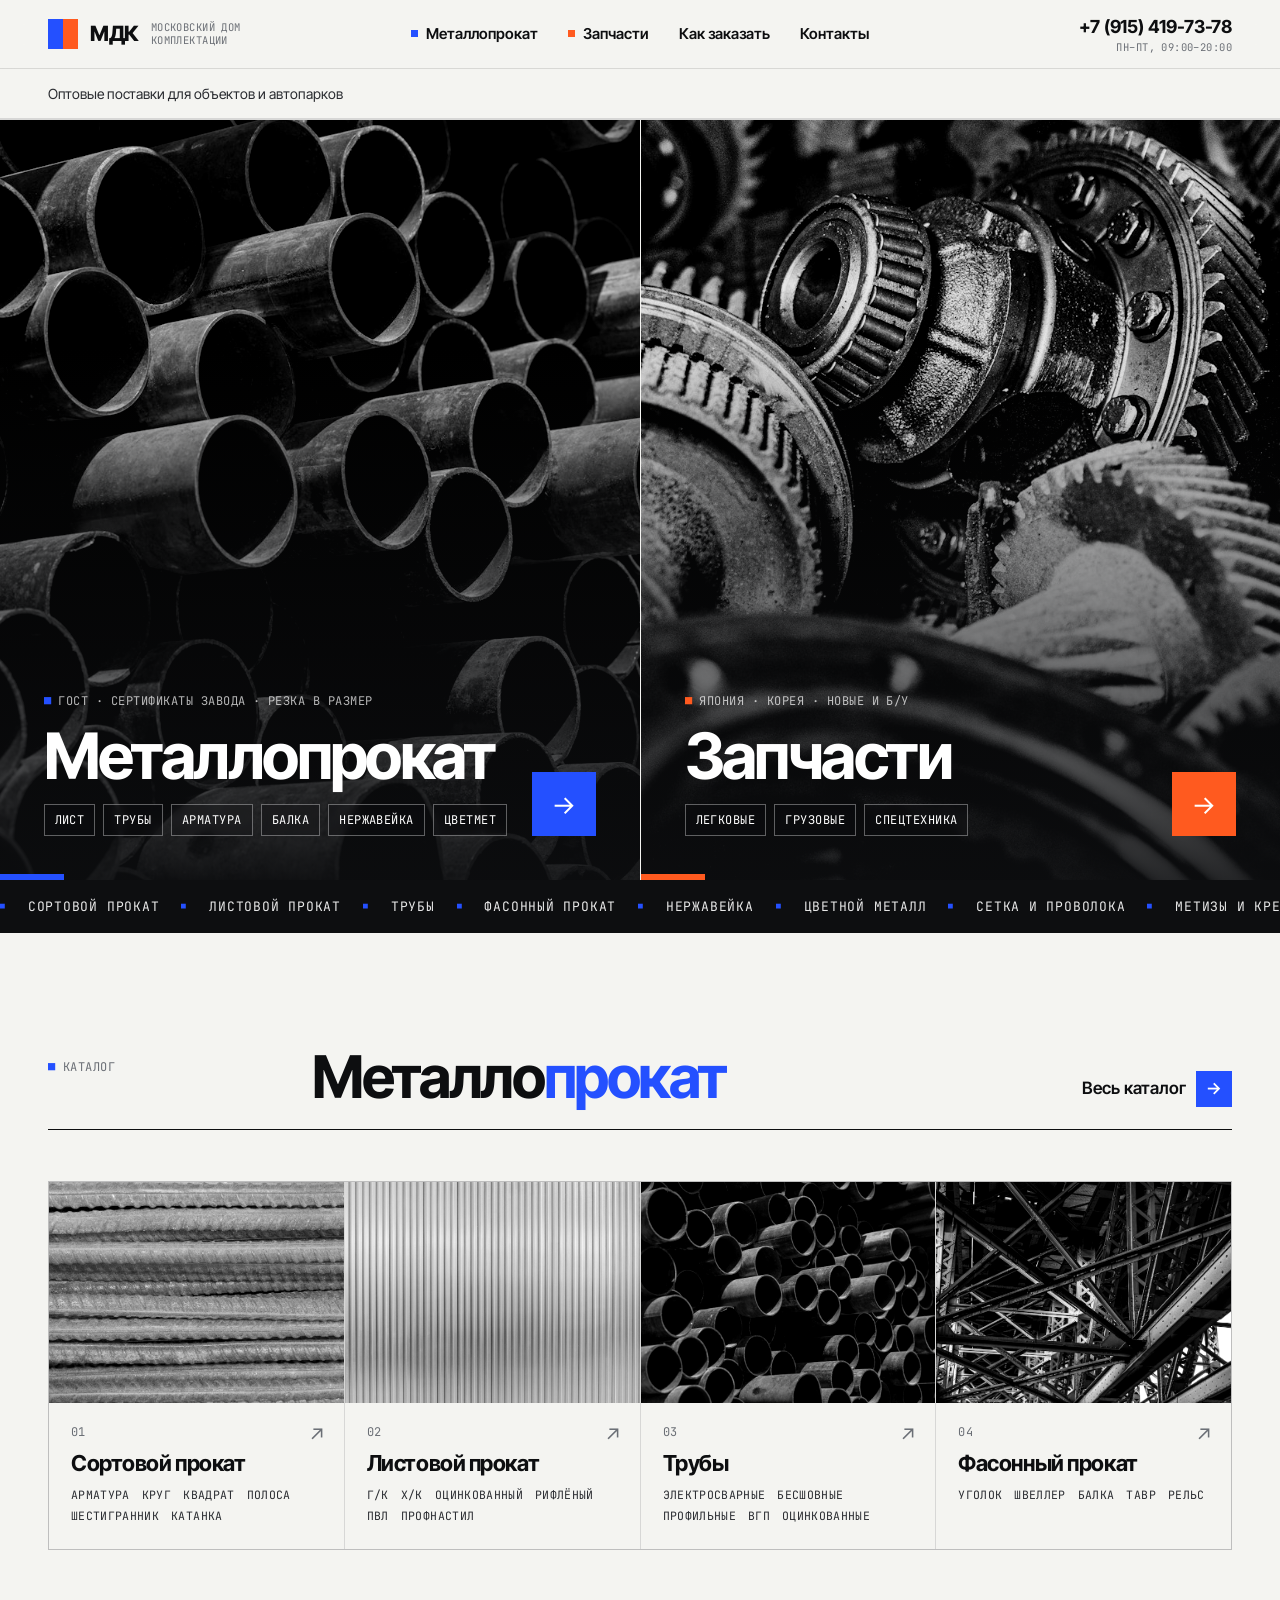
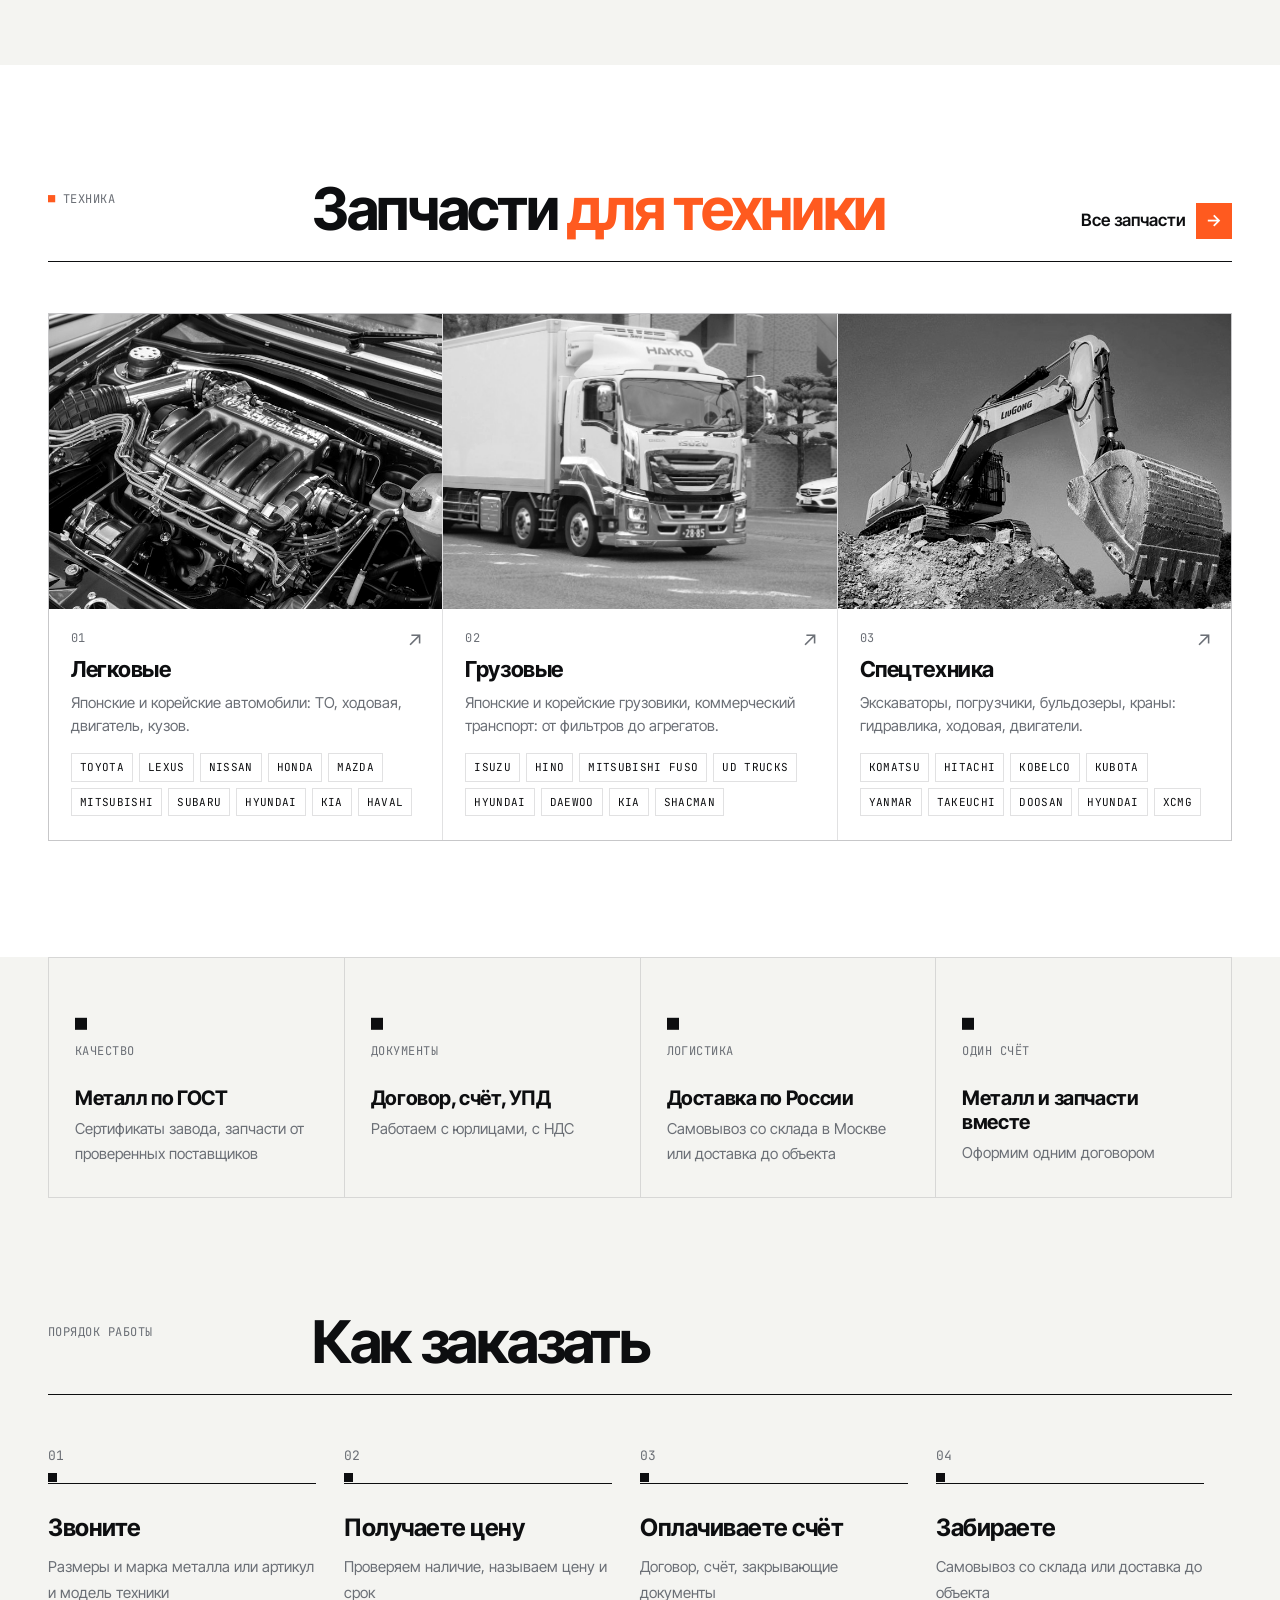
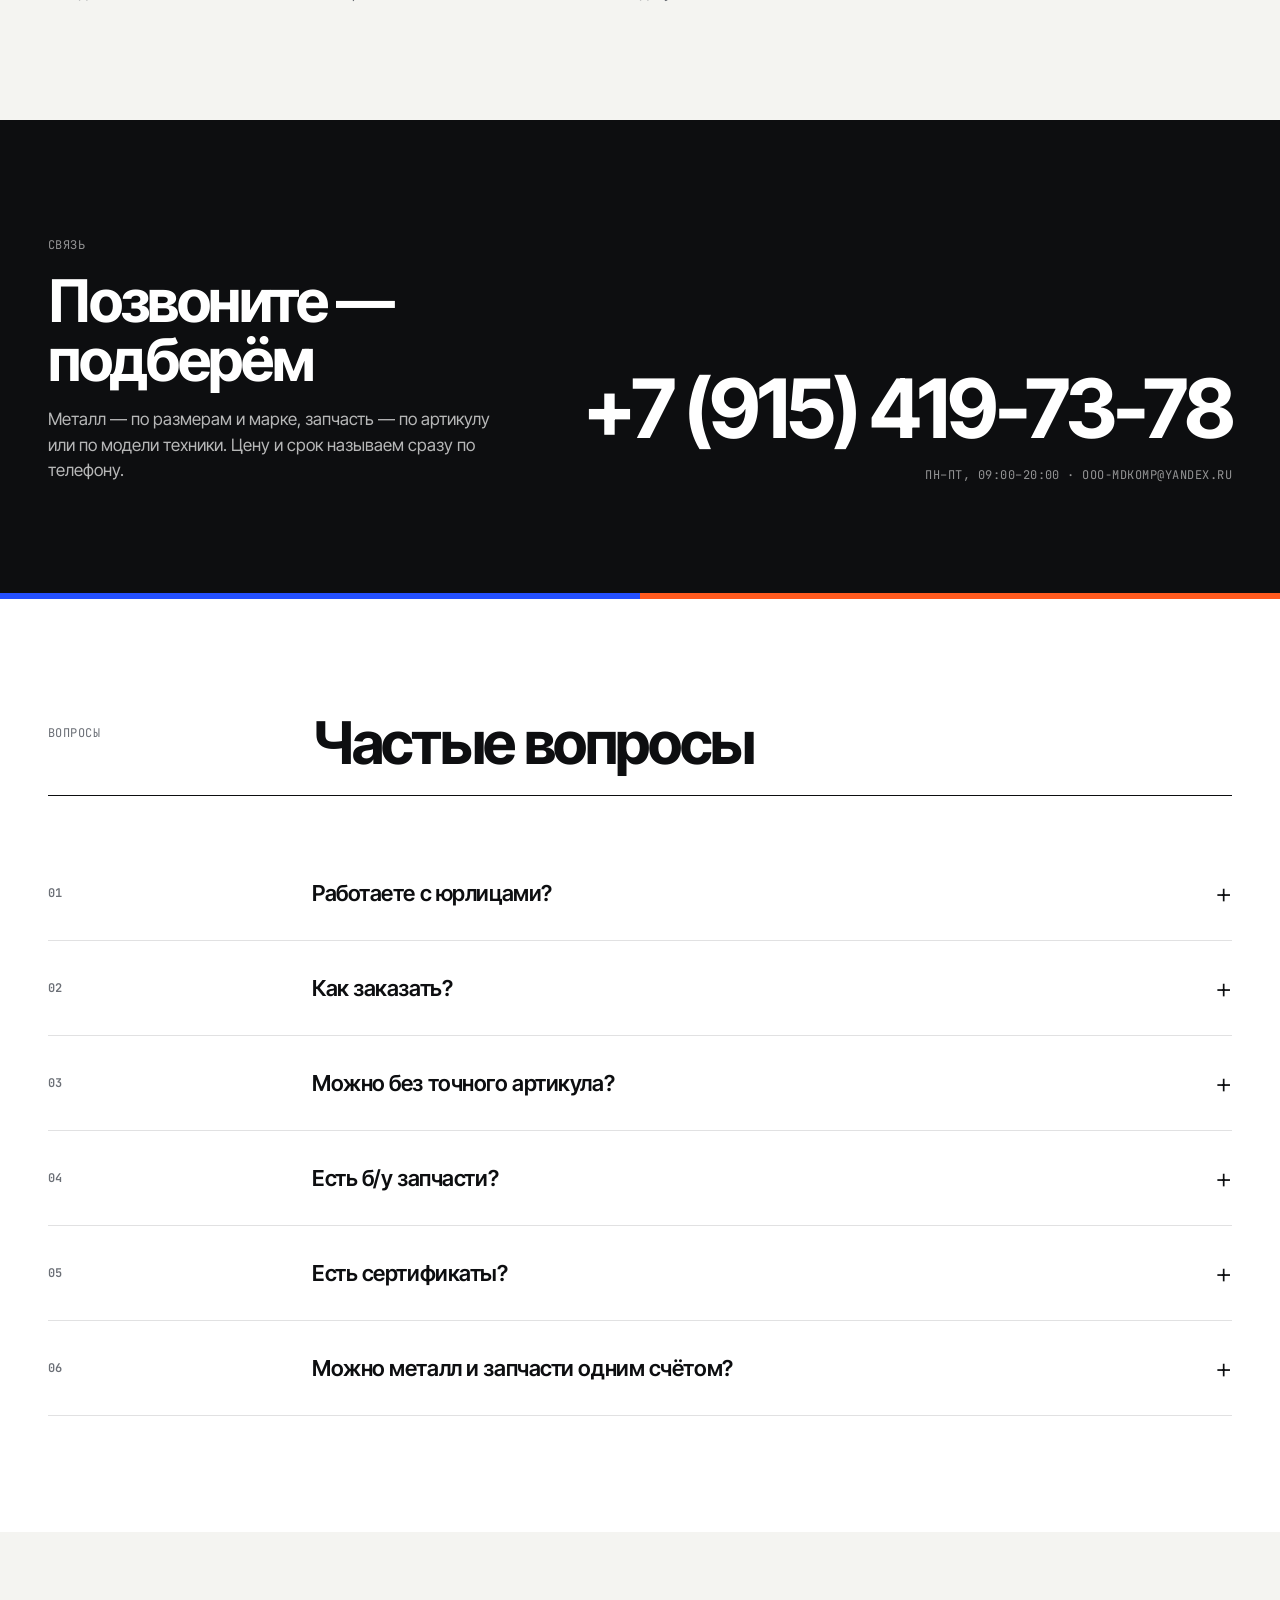
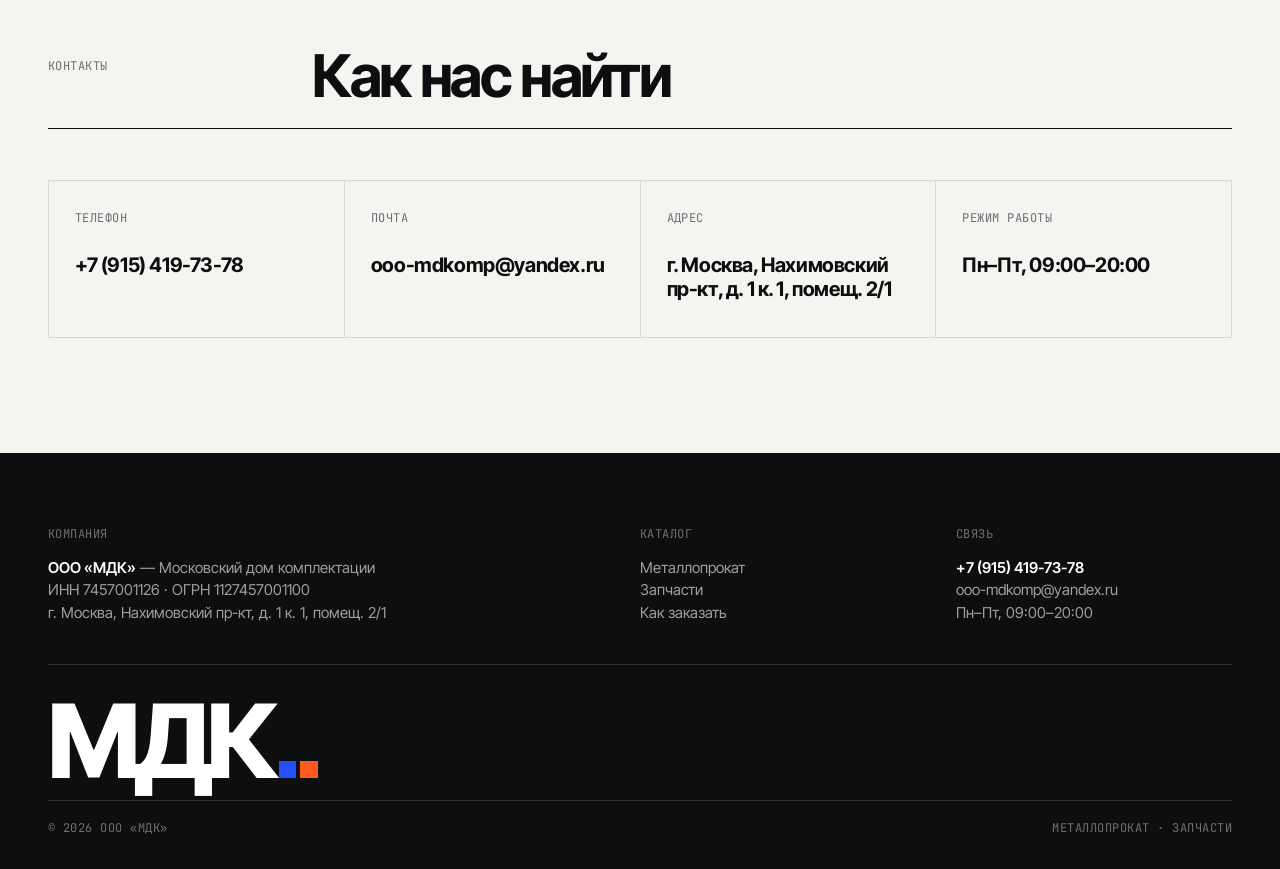
==== index.html @ a88e490f "Лист — цветной профнастил; запчасти 8 разделов, 4 в ряд (без масел)" ====
<!doctype html>
<html lang="ru">
<head>
<meta charset="utf-8">
<meta name="viewport" content="width=device-width, initial-scale=1">
<meta name="robots" content="noindex, nofollow">  <!-- черновик: убрать при запуске -->
<title>МДК — металлопрокат и запчасти для бизнеса</title>
<meta name="description" content="ООО «МДК»: оптовые поставки металлопроката для объектов и запчастей для автопарков">
<meta property="og:type" content="website">
<meta property="og:site_name" content="МДК">
<meta property="og:title" content="МДК — металлопрокат и запчасти для бизнеса">
<meta property="og:description" content="ООО «МДК»: оптовые поставки металлопроката для объектов и запчастей для автопарков">
<meta property="og:url" content="https://mdkmdkmdk2027.github.io/index.html">
<meta property="og:image" content="https://mdkmdkmdk2027.github.io/img/og.jpg?v=c39ac950">
<meta property="og:image:width" content="1200">
<meta property="og:image:height" content="630">
<meta name="twitter:card" content="summary_large_image">
<link rel="preconnect" href="https://fonts.googleapis.com">
<link rel="preconnect" href="https://fonts.gstatic.com" crossorigin>
<link href="https://fonts.googleapis.com/css2?family=Inter+Tight:wght@400;500;600;700;800&family=JetBrains+Mono:wght@400;700&display=swap" rel="stylesheet">
<link rel="stylesheet" href="style.css?v=85838760">
<script>document.documentElement.classList.add("js")</script>
</head>
<body>
<header class="site"><div class="wrap">
<a class="logo" href="index.html"><span class="mark"><i></i><i></i></span><b>МДК</b><span class="mono">Московский дом комплектации</span></a>
<nav class="main"><a href="metall.html" class="metal">Металлопрокат</a><a href="zapchasti.html" class="parts">Запчасти</a><a href="index.html#kak" class="">Как заказать</a><a href="index.html#kontakty" class="">Контакты</a></nav>
<div class="right"><span class="tagline">Оптовые поставки для объектов и автопарков</span>
<a class="phone" href="tel:+79154197378">+7 (915) 419-73-78<span class="mono">Пн–Пт, 09:00–20:00</span></a></div>
</div></header>

<h1 class="sr">Металлопрокат и запчасти для бизнеса</h1>
<div class="tagline-m">Оптовые поставки для объектов и автопарков</div>

<div class="split">
<a class="half metal" href="metall.html"><div class="img" style="background-image:url(img/half-metall.jpg?v=76a05ade)"></div><div class="in">
<div><div class="mono idx"><b>■</b> ГОСТ · сертификаты завода · резка в размер</div>
<h2>Металлопрокат</h2>
<ul><li>Лист</li><li>Трубы</li><li>Арматура</li><li>Балка</li><li>Нержавейка</li><li>Цветмет</li></ul></div>
<span class="arrow">→</span>
</div></a>
<a class="half parts" href="zapchasti.html"><div class="img" style="background-image:url(img/half-zapchasti2.jpg?v=36c76406)"></div><div class="in">
<div><div class="mono idx"><b>■</b> Япония · Корея · новые и б/у</div>
<h2>Запчасти</h2>
<ul><li>Легковые</li><li>Грузовые</li><li>Спецтехника</li></ul></div>
<span class="arrow">→</span>
</div></a>
</div>
<div class="ticker"><div class="track"><span class="dot m"></span><span>Сортовой прокат</span><span class="dot m"></span><span>Листовой прокат</span><span class="dot m"></span><span>Трубы</span><span class="dot m"></span><span>Фасонный прокат</span><span class="dot m"></span><span>Нержавейка</span><span class="dot m"></span><span>Цветной металл</span><span class="dot m"></span><span>Сетка и проволока</span><span class="dot m"></span><span>Метизы и крепёж</span><span class="dot p"></span><span>Toyota</span><span class="dot p"></span><span>Lexus</span><span class="dot p"></span><span>Nissan</span><span class="dot p"></span><span>Honda</span><span class="dot p"></span><span>Isuzu</span><span class="dot p"></span><span>Hino</span><span class="dot p"></span><span>Mitsubishi Fuso</span><span class="dot p"></span><span>UD Trucks</span><span class="dot p"></span><span>Komatsu</span><span class="dot p"></span><span>Hitachi</span><span class="dot p"></span><span>Kobelco</span><span class="dot p"></span><span>Kubota</span><span class="dot m"></span><span>Сортовой прокат</span><span class="dot m"></span><span>Листовой прокат</span><span class="dot m"></span><span>Трубы</span><span class="dot m"></span><span>Фасонный прокат</span><span class="dot m"></span><span>Нержавейка</span><span class="dot m"></span><span>Цветной металл</span><span class="dot m"></span><span>Сетка и проволока</span><span class="dot m"></span><span>Метизы и крепёж</span><span class="dot p"></span><span>Toyota</span><span class="dot p"></span><span>Lexus</span><span class="dot p"></span><span>Nissan</span><span class="dot p"></span><span>Honda</span><span class="dot p"></span><span>Isuzu</span><span class="dot p"></span><span>Hino</span><span class="dot p"></span><span>Mitsubishi Fuso</span><span class="dot p"></span><span>UD Trucks</span><span class="dot p"></span><span>Komatsu</span><span class="dot p"></span><span>Hitachi</span><span class="dot p"></span><span>Kobelco</span><span class="dot p"></span><span>Kubota</span></div></div>

<section class="metal"><div class="wrap">
<div class="shead reveal"><div class="mono"><b>■</b> Каталог</div><h2>Металло<span class="c">прокат</span></h2><a class="more" href="metall.html">Весь каталог</a></div>
<div class="tiles "><div class="tile reveal"><div class="pic" style="background-image:url(img/m-sort.jpg?v=5205f03b)"></div><div class="body"><span class="go">↗</span><div class="mono">01</div><h3>Сортовой прокат</h3><ul><li>Арматура</li><li>Круг</li><li>Квадрат</li><li>Полоса</li><li>Шестигранник</li><li>Катанка</li></ul></div></div><div class="tile reveal"><div class="pic" style="background-image:url(img/m-list.jpg?v=8f19a4a4)"></div><div class="body"><span class="go">↗</span><div class="mono">02</div><h3>Листовой прокат</h3><ul><li>Г/к</li><li>Х/к</li><li>Оцинкованный</li><li>Рифлёный</li><li>ПВЛ</li><li>Профнастил</li></ul></div></div><div class="tile reveal"><div class="pic" style="background-image:url(img/m-truby.jpg?v=a0edea4f)"></div><div class="body"><span class="go">↗</span><div class="mono">03</div><h3>Трубы</h3><ul><li>Электросварные</li><li>Бесшовные</li><li>Профильные</li><li>ВГП</li><li>Оцинкованные</li></ul></div></div><div class="tile reveal"><div class="pic" style="background-image:url(img/m-fason.jpg?v=fa17dc12)"></div><div class="body"><span class="go">↗</span><div class="mono">04</div><h3>Фасонный прокат</h3><ul><li>Уголок</li><li>Швеллер</li><li>Балка</li><li>Тавр</li><li>Рельс</li></ul></div></div></div>
</div></section>

<section class="parts white"><div class="wrap">
<div class="shead reveal"><div class="mono"><b>■</b> Техника</div><h2>Запчасти <span class="c">для техники</span></h2><a class="more" href="zapchasti.html">Все запчасти</a></div>
<div class="tiles three"><a class="tile vtype reveal" href="zapchasti.html"><div class="pic" style="background-image:url(img/v-legk.jpg?v=89b8ceec)"></div><div class="body"><span class="go">↗</span><div class="mono">01</div><h3>Легковые</h3><p>Японские и корейские автомобили: ТО, ходовая, двигатель, кузов.</p><div class="brands"><span>Toyota</span><span>Lexus</span><span>Nissan</span><span>Honda</span><span>Mazda</span><span>Mitsubishi</span><span>Subaru</span><span>Hyundai</span><span>Kia</span><span>Haval</span></div></div></a><a class="tile vtype reveal" href="zapchasti.html"><div class="pic" style="background-image:url(img/v-gruz.jpg?v=9e77c6c9)"></div><div class="body"><span class="go">↗</span><div class="mono">02</div><h3>Грузовые</h3><p>Японские и корейские грузовики, коммерческий транспорт: от фильтров до агрегатов.</p><div class="brands"><span>Isuzu</span><span>Hino</span><span>Mitsubishi Fuso</span><span>UD Trucks</span><span>Hyundai</span><span>Daewoo</span><span>Kia</span><span>Shacman</span></div></div></a><a class="tile vtype reveal" href="zapchasti.html"><div class="pic" style="background-image:url(img/v-spec.jpg?v=98541caa)"></div><div class="body"><span class="go">↗</span><div class="mono">03</div><h3>Спецтехника</h3><p>Экскаваторы, погрузчики, бульдозеры, краны: гидравлика, ходовая, двигатели.</p><div class="brands"><span>Komatsu</span><span>Hitachi</span><span>Kobelco</span><span>Kubota</span><span>Yanmar</span><span>Takeuchi</span><span>Doosan</span><span>Hyundai</span><span>XCMG</span></div></div></a></div>
</div></section>

<div class="perks neutral"><div class="wrap"><div class="cells"><div class="cell reveal"><div class="mono"><b>■</b> Качество</div><b>Металл по ГОСТ</b><span>Сертификаты завода, запчасти от проверенных поставщиков</span></div><div class="cell reveal"><div class="mono"><b>■</b> Документы</div><b>Договор, счёт, УПД</b><span>Работаем с юрлицами, с НДС</span></div><div class="cell reveal"><div class="mono"><b>■</b> Логистика</div><b>Доставка по России</b><span>Самовывоз со склада в Москве или доставка до объекта</span></div><div class="cell reveal"><div class="mono"><b>■</b> Один счёт</div><b>Металл и запчасти вместе</b><span>Оформим одним договором</span></div></div></div></div>

<section id="kak"><div class="wrap">
<div class="shead reveal"><div class="mono">Порядок работы</div><h2>Как заказать</h2></div>
<div class="steps">
<div class="step reveal"><b>Звоните</b><span>Размеры и марка металла или артикул и модель техники</span></div>
<div class="step reveal"><b>Получаете цену</b><span>Проверяем наличие, называем цену и срок</span></div>
<div class="step reveal"><b>Оплачиваете счёт</b><span>Договор, счёт, закрывающие документы</span></div>
<div class="step reveal"><b>Забираете</b><span>Самовывоз со склада или доставка до объекта</span></div>
</div>
</div></section>

<div class="call "><div class="wrap">
<div class="reveal"><div class="mono">Связь</div><h2>Позвоните — подберём</h2><p>Металл — по размерам и марке, запчасть — по артикулу или по модели техники. Цену и срок называем сразу по телефону.</p></div>
<div class="right reveal"><a class="big" href="tel:+79154197378">+7 (915) 419-73-78</a>
<div class="mono hours">Пн–Пт, 09:00–20:00 · ooo-mdkomp@yandex.ru</div></div>
</div><div class="bar"><i></i><i></i></div></div>

<section class="white"><div class="wrap">
<div class="shead reveal"><div class="mono">Вопросы</div><h2>Частые вопросы</h2></div>
<div class="faq reveal"><details><summary><span class="mono">01</span>Работаете с юрлицами?</summary><p>Да. Работаем по договору, выставляем счёт, полный пакет закрывающих документов, с НДС.</p></details><details><summary><span class="mono">02</span>Как заказать?</summary><p>Позвоните: для металла назовите размеры, марку и объём, для запчастей — артикул или марку, модель и год техники. Менеджер проверит наличие, назовёт цену и срок, выставит счёт.</p></details><details><summary><span class="mono">03</span>Можно без точного артикула?</summary><p>Можно. Опишите технику (марка, модель, год) и что нужно — подберём сами.</p></details><details><summary><span class="mono">04</span>Есть б/у запчасти?</summary><p>Да. Кроме новых — контрактные б/у узлы и агрегаты: двигатели, КПП, ходовая, гидравлика. Состояние и цену называем по телефону.</p></details><details><summary><span class="mono">05</span>Есть сертификаты?</summary><p>На металлопрокат — сертификаты качества завода-изготовителя, на новые запчасти — документы производителя или поставщика.</p></details><details><summary><span class="mono">06</span>Можно металл и запчасти одним счётом?</summary><p>Да, если вам нужно и то и другое — оформим одним договором и одним счётом.</p></details></div>
</div></section>

<section id="kontakty"><div class="wrap">
<div class="shead reveal"><div class="mono">Контакты</div><h2>Как нас найти</h2></div>
<div class="cells">
<a class="cell reveal" href="tel:+79154197378"><div class="mono">Телефон</div><b>+7 (915) 419-73-78</b></a>
<a class="cell reveal" href="mailto:ooo-mdkomp@yandex.ru"><div class="mono">Почта</div><b>ooo-mdkomp@yandex.ru</b></a>
<div class="cell reveal"><div class="mono">Адрес</div><b>г. Москва, Нахимовский пр-кт, д. 1 к. 1, помещ. 2/1</b></div>
<div class="cell reveal"><div class="mono">Режим работы</div><b>Пн–Пт, 09:00–20:00</b></div>
</div>
</div></section>

<footer><div class="wrap">
<div class="cols">
<div><span class="mono">Компания</span><b>ООО «МДК»</b> — Московский дом комплектации<br>ИНН 7457001126 · ОГРН 1127457001100<br>г. Москва, Нахимовский пр-кт, д. 1 к. 1, помещ. 2/1</div>
<div><span class="mono">Каталог</span><a href="metall.html">Металлопрокат</a><br><a href="zapchasti.html">Запчасти</a><br><a href="index.html#kak">Как заказать</a></div>
<div><span class="mono">Связь</span><a href="tel:+79154197378"><b>+7 (915) 419-73-78</b></a><br><a href="mailto:ooo-mdkomp@yandex.ru">ooo-mdkomp@yandex.ru</a><br>Пн–Пт, 09:00–20:00</div>
</div>
<div class="word">МДК<i></i><i></i></div>
<div class="legal mono"><span>© 2026 ООО «МДК»</span><span>Металлопрокат · Запчасти</span></div>
</div>
</footer>
<script>
(function () {
  var els = document.querySelectorAll(".reveal");
  if (!("IntersectionObserver" in window)) { els.forEach(function (e) { e.classList.add("in"); }); return; }
  var io = new IntersectionObserver(function (es) {
    es.forEach(function (e) { if (e.isIntersecting) { e.target.classList.add("in"); io.unobserve(e.target); } });
  }, { rootMargin: "0px 0px -8% 0px" });
  els.forEach(function (e) { io.observe(e); });
})();
// телефоны: фото цветное, пока проезжает через середину экрана (на компьютере — по наведению)
(function () {
  if (!window.matchMedia("(hover: none)").matches || !("IntersectionObserver" in window)) return;
  var io = new IntersectionObserver(function (es) {
    es.forEach(function (e) { e.target.classList.toggle("live", e.isIntersecting); });
  }, { rootMargin: "-35% 0px -35% 0px" });
  document.querySelectorAll(".tile, .half").forEach(function (e) { io.observe(e); });
})();
</script>
</body>
</html>
---- style.css ----
:root {
  --paper: #f4f4f1;
  --white: #ffffff;
  --ink: #0d0e10;
  --ink-2: #2a2c31;
  --muted: #6b6f76;
  --line: rgba(13, 14, 16, .12);
  --line-dark: rgba(255, 255, 255, .14);
  --metal: #2450ff;        /* металл — электрический синий */
  --parts: #ff5a1f;        /* запчасти — сигнальный оранжевый */
  --c: var(--ink);         /* цвет текущего направления */
  --wrap: 1320px;
  --pad: clamp(20px, 4vw, 48px);
  --sans: "Inter Tight", "Inter", system-ui, sans-serif;
  --mono: "JetBrains Mono", ui-monospace, monospace;
}
.metal { --c: var(--metal); }
.parts { --c: var(--parts); }

* { box-sizing: border-box; margin: 0; padding: 0; }
html { scroll-behavior: smooth; }
body { background: var(--paper); color: var(--ink); font-family: var(--sans); font-size: 17px; line-height: 1.5; -webkit-font-smoothing: antialiased; }
a { color: inherit; text-decoration: none; }
.wrap { max-width: var(--wrap); margin: 0 auto; padding: 0 var(--pad); }
.mono { font-family: var(--mono); font-size: 12px; letter-spacing: .04em; text-transform: uppercase; }

/* ---------- шапка ---------- */
header.site { position: sticky; top: 0; z-index: 20; background: rgba(244, 244, 241, .82); backdrop-filter: blur(14px); border-bottom: 1px solid var(--line); }
header.site .wrap { display: grid; grid-template-columns: 1fr auto 1fr; align-items: center; height: 68px; gap: 24px; }
.logo { display: flex; align-items: center; gap: 12px; }
.logo .mark { display: grid; grid-template-columns: 1fr 1fr; width: 30px; height: 30px; }
.logo .mark i:first-child { background: var(--metal); }
.logo .mark i:last-child { background: var(--parts); }
.logo b { font-size: 21px; font-weight: 800; letter-spacing: -.02em; }
.logo .mono { color: var(--muted); font-size: 10.5px; line-height: 1.25; max-width: 130px; }
nav.main { display: flex; gap: 30px; font-size: 15px; font-weight: 600; }
nav.main a { position: relative; padding: 6px 0; }
nav.main a::after { content: ""; position: absolute; left: 0; right: 100%; bottom: 0; height: 2px; background: var(--c); transition: right .25s; }
nav.main a:hover::after, nav.main a.on::after { right: 0; }
nav.main a.metal::before, nav.main a.parts::before { content: ""; display: inline-block; width: 7px; height: 7px; background: var(--c); margin-right: 8px; vertical-align: 2px; }
.phone { justify-self: end; text-align: right; font-weight: 700; font-size: 18px; letter-spacing: -.01em; white-space: nowrap; }
.phone .mono { display: block; color: var(--muted); font-size: 10.5px; font-weight: 400; }

/* ---------- первый экран ---------- */
.intro { padding: clamp(48px, 7vw, 96px) 0 clamp(28px, 4vw, 48px); }
.intro .wrap { display: grid; grid-template-columns: 1fr auto; align-items: end; gap: 40px; }
.intro h1 { font-size: clamp(42px, 7.2vw, 108px); font-weight: 700; line-height: .95; letter-spacing: -.045em; max-width: 13ch; }
.intro h1 .m { color: var(--metal); }
.intro h1 .p { color: var(--parts); }
.intro p.tagline { font-size: clamp(18px, 1.7vw, 22px); font-weight: 500; color: var(--ink-2); max-width: 22ch; padding-bottom: 10px; border-left: 2px solid var(--ink); padding-left: 18px; }

.split { display: grid; grid-template-columns: 1fr 1fr; border-top: 1px solid var(--line); }
.half { position: relative; height: min(72vh, 680px); min-height: 460px; overflow: hidden; color: #fff; display: flex; align-items: flex-end; isolation: isolate; }
.half + .half { border-left: 1px solid var(--paper); }
.half .img { position: absolute; inset: 0; z-index: -2; background-size: cover; background-position: center; filter: grayscale(1) contrast(1.08) brightness(.9); transform: scale(1.02); transition: filter .6s, transform 1.2s cubic-bezier(.2, .7, .2, 1); }
.half::before { content: ""; position: absolute; inset: 0; z-index: -1; background: linear-gradient(180deg, rgba(13, 14, 16, 0) 30%, rgba(13, 14, 16, .88) 100%); }
.half::after { content: ""; position: absolute; left: 0; bottom: 0; height: 6px; width: 64px; background: var(--c); transition: width .5s cubic-bezier(.2, .7, .2, 1); }
.half:hover .img { filter: grayscale(0) contrast(1.02) brightness(.85); transform: scale(1.06); }
.half:hover::after { width: 100%; }
.half .in { width: 100%; padding: clamp(24px, 3.4vw, 48px); display: grid; grid-template-columns: 1fr auto; align-items: end; gap: 24px; }
.half .idx { color: rgba(255, 255, 255, .7); }
.half .idx b { color: var(--c); font-weight: 700; }
.half h2 { font-size: clamp(38px, 5vw, 76px); font-weight: 700; letter-spacing: -.04em; line-height: 1; margin: 14px 0 16px; }
.half ul { list-style: none; display: flex; flex-wrap: wrap; gap: 8px; }
.half li { font-family: var(--mono); font-size: 12px; text-transform: uppercase; letter-spacing: .04em; padding: 6px 10px; border: 1px solid rgba(255, 255, 255, .35); background: rgba(13, 14, 16, .25); backdrop-filter: blur(4px); }
.arrow { width: 64px; height: 64px; display: grid; place-items: center; background: var(--c); color: #fff; font-size: 26px; transition: transform .3s; flex: none; }
.half:hover .arrow { transform: rotate(-45deg); }

/* ---------- бегущая строка ---------- */
.ticker { background: var(--ink); color: #fff; overflow: hidden; white-space: nowrap; border-top: 1px solid var(--ink); }
.ticker .track { display: inline-flex; animation: run 60s linear infinite; padding: 16px 0; }
.ticker span { font-family: var(--mono); font-size: 13px; text-transform: uppercase; letter-spacing: .06em; padding: 0 22px; opacity: .9; }
.ticker span.dot { padding: 0; opacity: 1; }
.ticker span.dot::before { content: "■"; font-size: 8px; vertical-align: 2px; }
.ticker span.dot.m::before { color: var(--metal); }
.ticker span.dot.p::before { color: var(--parts); }
@keyframes run { to { transform: translateX(-50%); } }

/* ---------- сетка-ячейки (преимущества, контакты) ---------- */
.cells { display: grid; grid-template-columns: repeat(4, 1fr); border-top: 1px solid var(--line); border-left: 1px solid var(--line); }
.cell { border-right: 1px solid var(--line); border-bottom: 1px solid var(--line); padding: 28px 26px 30px; background: transparent; transition: background .25s; }
.cell:hover { background: var(--white); }
.cell .mono { color: var(--muted); }
.cell b { display: block; font-size: 20px; font-weight: 700; letter-spacing: -.02em; margin: 26px 0 6px; line-height: 1.2; }
.cell span { color: var(--muted); font-size: 15px; }
.cell a b:hover { color: var(--metal); }
.perks { padding: 0; }
.perks.metal .cell .mono b, .perks.parts .cell .mono b { color: var(--c); }

/* ---------- секции ---------- */
section { padding: clamp(64px, 9vw, 120px) 0; }
section.white { background: var(--white); }
.shead { display: grid; grid-template-columns: 240px 1fr auto; gap: 24px; align-items: end; margin-bottom: clamp(32px, 4vw, 56px); padding-bottom: 22px; border-bottom: 1px solid var(--ink); }
.shead .mono { color: var(--muted); align-self: start; padding-top: 10px; }
.shead .mono b { color: var(--c); }
h2 { font-size: clamp(34px, 4.6vw, 64px); font-weight: 700; line-height: 1; letter-spacing: -.04em; }
h2 .c { color: var(--c); }
.more { font-weight: 600; white-space: nowrap; display: inline-flex; gap: 10px; align-items: center; }
.more::after { content: "→"; display: grid; place-items: center; width: 36px; height: 36px; background: var(--c); color: #fff; transition: transform .25s; }
.more:hover::after { transform: translateX(4px); }
.sub { color: var(--muted); max-width: 640px; margin: -24px 0 40px 264px; font-size: 18px; }

/* ---------- плитки каталога ---------- */
.tiles { display: grid; grid-template-columns: repeat(4, 1fr); gap: 1px; background: var(--line); border: 1px solid var(--line); }
.tiles.three { grid-template-columns: repeat(3, 1fr); }
.tile { background: var(--paper); display: flex; flex-direction: column; position: relative; overflow: hidden; }
section.white .tile { background: var(--white); }
.tile .pic { aspect-ratio: 4 / 3; background-size: cover; background-position: center; filter: grayscale(1) contrast(1.05); transition: filter .5s, transform .8s cubic-bezier(.2, .7, .2, 1); }
.tile:hover .pic { filter: grayscale(0); transform: scale(1.04); }
.tile .body { padding: 20px 22px 24px; position: relative; background: inherit; flex: 1; }
.tile .body::before { content: ""; position: absolute; left: 0; top: 0; height: 3px; width: 0; background: var(--c); transition: width .4s; }
.tile:hover .body::before { width: 100%; }
.tile .mono { color: var(--muted); }
.tile h3 { font-size: 22px; font-weight: 700; letter-spacing: -.02em; margin: 10px 0 10px; line-height: 1.15; }
.tile ul { list-style: none; display: flex; flex-wrap: wrap; gap: 4px 12px; font-family: var(--mono); font-size: 11.5px; text-transform: uppercase; letter-spacing: .03em; color: var(--ink-2); }
.tile .go { position: absolute; right: 18px; top: 18px; font-size: 20px; color: var(--muted); transition: color .25s, transform .25s; }
.tile:hover .go { color: var(--c); transform: translate(2px, -2px); }

/* ---------- типы техники ---------- */
.vtype .brands { display: flex; flex-wrap: wrap; gap: 6px; margin-top: 16px; }
.vtype .brands span { font-family: var(--mono); font-size: 11px; text-transform: uppercase; letter-spacing: .03em; padding: 5px 8px; border: 1px solid var(--line); }
.vtype p { color: var(--muted); font-size: 15px; }

/* ---------- как заказать ---------- */
.steps { display: grid; grid-template-columns: repeat(4, 1fr); counter-reset: s; }
.step { padding: 0 28px 0 0; position: relative; }
.step::before { counter-increment: s; content: "0" counter(s); display: block; font-family: var(--mono); font-size: 13px; color: var(--muted); padding-bottom: 18px; border-bottom: 1px solid var(--ink); margin-bottom: 26px; }
.step::after { content: ""; position: absolute; left: 0; top: 27px; width: 9px; height: 9px; background: var(--ink); }
.step b { display: block; font-size: 24px; font-weight: 700; letter-spacing: -.02em; margin-bottom: 8px; }
.step span { color: var(--muted); font-size: 15px; }

/* ---------- позвоните ---------- */
.call { background: var(--ink); color: #fff; padding: clamp(64px, 9vw, 120px) 0; position: relative; overflow: hidden; }
.call .wrap { display: grid; grid-template-columns: 1fr 1fr; gap: 40px; align-items: end; }
.call .mono { color: rgba(255, 255, 255, .55); }
.call h2 { margin-top: 18px; }
.call p { color: rgba(255, 255, 255, .7); margin-top: 18px; max-width: 46ch; }
.call .big { display: block; font-size: clamp(40px, 6.4vw, 96px); font-weight: 700; letter-spacing: -.045em; line-height: 1; white-space: nowrap; transition: color .25s; }
.call .big:hover { color: var(--c); }
.call.metal .big, .call.parts .big { color: #fff; }
.call.metal .big:hover, .call.parts .big:hover { color: var(--c); }
.call .hours { margin-top: 16px; color: rgba(255, 255, 255, .55); }
.call .bar { position: absolute; left: 0; right: 0; bottom: 0; height: 6px; display: grid; grid-template-columns: 1fr 1fr; }
.call .bar i:first-child { background: var(--metal); }
.call .bar i:last-child { background: var(--parts); }
.call.metal .bar i, .call.parts .bar i { background: var(--c); }
.call .right { text-align: right; }

/* ---------- FAQ ---------- */
.faq { margin-top: -1px; }
.faq details { border-bottom: 1px solid var(--line); }
.faq summary { cursor: pointer; padding: 26px 0; list-style: none; display: grid; grid-template-columns: 240px 1fr 40px; gap: 24px; align-items: center; font-size: 22px; font-weight: 600; letter-spacing: -.02em; }
.faq summary::-webkit-details-marker { display: none; }
.faq summary .mono { color: var(--muted); }
.faq summary::after { content: "+"; justify-self: end; font-size: 28px; font-weight: 300; transition: transform .25s; }
.faq details[open] summary::after { transform: rotate(45deg); }
.faq details p { padding: 0 64px 28px 264px; color: var(--ink-2); max-width: 980px; }

/* ---------- шапка подстраниц ---------- */
.pagehead { position: relative; color: #fff; isolation: isolate; overflow: hidden; }
.pagehead .img { position: absolute; inset: 0; z-index: -2; background-size: cover; background-position: center; filter: grayscale(1) contrast(1.08) brightness(.8); }
.pagehead::before { content: ""; position: absolute; inset: 0; z-index: -1; background: linear-gradient(90deg, rgba(13, 14, 16, .9) 0%, rgba(13, 14, 16, .35) 100%); }
.pagehead::after { content: ""; position: absolute; left: 0; bottom: 0; height: 6px; width: 100%; background: var(--c); }
.pagehead .wrap { padding-top: clamp(64px, 9vw, 120px); padding-bottom: clamp(56px, 7vw, 96px); }
.pagehead .mono { color: rgba(255, 255, 255, .6); }
.pagehead .mono b { color: var(--c); }
.pagehead h1 { font-size: clamp(48px, 8vw, 120px); font-weight: 700; letter-spacing: -.05em; line-height: .95; margin: 22px 0 22px; }
.pagehead p { max-width: 560px; font-size: 19px; color: rgba(255, 255, 255, .82); }
.pagehead .other { display: inline-flex; margin-top: 32px; gap: 10px; font-weight: 600; border-bottom: 1px solid rgba(255, 255, 255, .4); padding-bottom: 4px; }
.pagehead .other:hover { border-color: #fff; }

/* ---------- подвал ---------- */
footer { background: var(--ink); color: rgba(255, 255, 255, .6); padding: 72px 0 0; font-size: 15px; overflow: hidden; }
footer .cols { display: grid; grid-template-columns: 2fr 1fr 1fr; gap: 40px; padding-bottom: 40px; border-bottom: 1px solid var(--line-dark); }
footer .mono { color: rgba(255, 255, 255, .4); display: block; margin-bottom: 14px; }
footer b { color: #fff; font-weight: 600; }
footer a:hover { color: #fff; }
footer .word { font-size: clamp(56px, 8vw, 114px); font-weight: 800; letter-spacing: -.06em; line-height: .8; color: #fff; margin-top: 36px; padding-bottom: .16em; white-space: nowrap; }
footer .word i { display: inline-block; width: .17em; height: .17em; background: var(--metal); margin-left: .06em; }
footer .word i + i { background: var(--parts); margin-left: .04em; }
footer .legal { display: flex; justify-content: space-between; gap: 20px; padding-top: 18px; padding-bottom: 18px; border-top: 1px solid var(--line-dark); color: rgba(255, 255, 255, .4); }

/* ---------- появление при прокрутке ---------- */
.js .reveal { opacity: 0; transform: translateY(24px); transition: opacity .8s, transform .8s cubic-bezier(.2, .7, .2, 1); }
.js .reveal.in { opacity: 1; transform: none; }
@media (prefers-reduced-motion: reduce) { .js .reveal { opacity: 1; transform: none; } .ticker .track { animation: none; } }

/* ---------- планшет и телефон ---------- */
@media (max-width: 1080px) {
  header.site .wrap { grid-template-columns: 1fr auto; }
  nav.main { display: none; }
  .tiles { grid-template-columns: repeat(2, 1fr); }
  .tiles.three { grid-template-columns: repeat(2, 1fr); }
  .cells, .steps { grid-template-columns: repeat(2, 1fr); }
  .steps { row-gap: 40px; }
  .shead { grid-template-columns: 1fr auto; }
  .shead .mono { grid-column: 1 / -1; }
  .sub { margin-left: 0; }
  .faq summary { grid-template-columns: 1fr 40px; }
  .faq summary .mono { display: none; }
  .faq details p { padding-left: 0; }
}
@media (max-width: 760px) {
  .intro .wrap { grid-template-columns: 1fr; gap: 24px; }
  .split { grid-template-columns: 1fr; }
  .half { height: 62vh; min-height: 420px; }
  .half + .half { border-left: 0; border-top: 1px solid var(--paper); }
  .call .wrap { grid-template-columns: 1fr; }
  .call .right { text-align: left; }
  footer .cols { grid-template-columns: 1fr; }
  .logo .mono { display: none; }
  .phone { font-size: 16px; }
}
@media (max-width: 520px) {
  .tiles, .tiles.three, .cells, .steps { grid-template-columns: 1fr; }
  .shead { grid-template-columns: 1fr; }
  .half .in { grid-template-columns: 1fr; }
  .arrow { display: none; }
  footer .legal { flex-direction: column; }
}

a.cell { display: block; }
.perks .cell .mono b { color: var(--c); }

/* ---------- шапка: слоган у телефона, первый экран без заголовка ---------- */
.sr { position: absolute; width: 1px; height: 1px; overflow: hidden; clip: rect(0 0 0 0); white-space: nowrap; }
header.site .right { justify-self: end; display: flex; align-items: center; gap: 22px; }
header.site .tagline { font-size: 13px; line-height: 1.3; color: var(--ink-2); max-width: 170px; text-align: right; padding-right: 22px; border-right: 1px solid var(--line); }
.tagline-m { display: none; }
.half { height: clamp(460px, calc(100svh - 68px - 50px), 760px); }
@media (max-width: 1360px) {
  header.site .tagline { display: none; }
  .tagline-m { display: block; padding: 14px var(--pad); font-size: 14px; color: var(--ink-2); border-bottom: 1px solid var(--line); }
}
@media (max-width: 760px) { .half { height: 62vh; min-height: 420px; } }

/* ---------- телефоны: быстро и компактно ---------- */
@media (hover: none), (max-width: 760px) {
  /* без проявления при прокрутке — на телефоне выглядит как «лаг» */
  .js .reveal { opacity: 1; transform: none; transition: none; }
  .half .img, .tile .pic { transition: none; }
}
@media (max-width: 760px) {
  header.site { backdrop-filter: none; background: var(--paper); }
  header.site .wrap { height: 60px; }
  .half li { backdrop-filter: none; background: rgba(13, 14, 16, .45); }
  .half { height: 330px; min-height: 0; }          /* фикс. высота: не прыгает, когда сворачивается адресная строка */
  .half .in { padding: 22px 20px; }
  .half .idx { display: none; }
  .half h2 { font-size: 36px; margin: 0 0 12px; }
  .half li { font-size: 10.5px; padding: 5px 8px; }

  section { padding: 48px 0; }
  .shead { margin-bottom: 24px; padding-bottom: 14px; gap: 12px; }
  h2 { font-size: 32px; }
  .more::after { width: 30px; height: 30px; }

  .tiles, .tiles.three { grid-template-columns: 1fr 1fr; }
  .tile .pic { aspect-ratio: 1 / 1; }
  .tile .body { padding: 12px 12px 14px; }
  .tile .go { display: none; }
  .tile h3 { font-size: 16px; margin: 4px 0 6px; }
  .tile ul { font-size: 10px; gap: 2px 8px; }
  .tiles.three .vtype { grid-column: 1 / -1; }      /* легковые/грузовые/спецтехника — по одной, но ниже */
  .vtype .pic { aspect-ratio: 16 / 9; }
  .vtype h3 { font-size: 20px; }

  .cells { grid-template-columns: 1fr 1fr; }
  .cell { padding: 16px 14px 18px; }
  .cell b { font-size: 16px; margin: 12px 0 4px; }
  .cell span { font-size: 13px; }
  #kontakty .cells { grid-template-columns: 1fr; }
  #kontakty .cell b { font-size: 18px; margin-top: 8px; overflow-wrap: anywhere; }

  .steps { grid-template-columns: 1fr 1fr; row-gap: 28px; }
  .step { padding-right: 14px; }
  .step::before { padding-bottom: 12px; margin-bottom: 16px; }
  .step::after { top: 21px; }
  .step b { font-size: 18px; }
  .step span { font-size: 13px; }

  .call { padding: 56px 0; }
  .call .big { font-size: 10.4vw; }
  .faq summary { font-size: 17px; padding: 18px 0; }
  .pagehead h1 { font-size: 48px; }
  .pagehead p { font-size: 16px; }
  footer { padding-top: 48px; }
}

/* телефоны: цвет у фото в середине экрана (класс live ставит скрипт) */
@media (hover: none) {
  .tile .pic, .half .img { transition: filter .6s; }
  .tile.live .pic { filter: grayscale(0); }
  .half.live .img { filter: grayscale(0) contrast(1.02) brightness(.85); }
  .tile.live .body::before { width: 100%; }
}
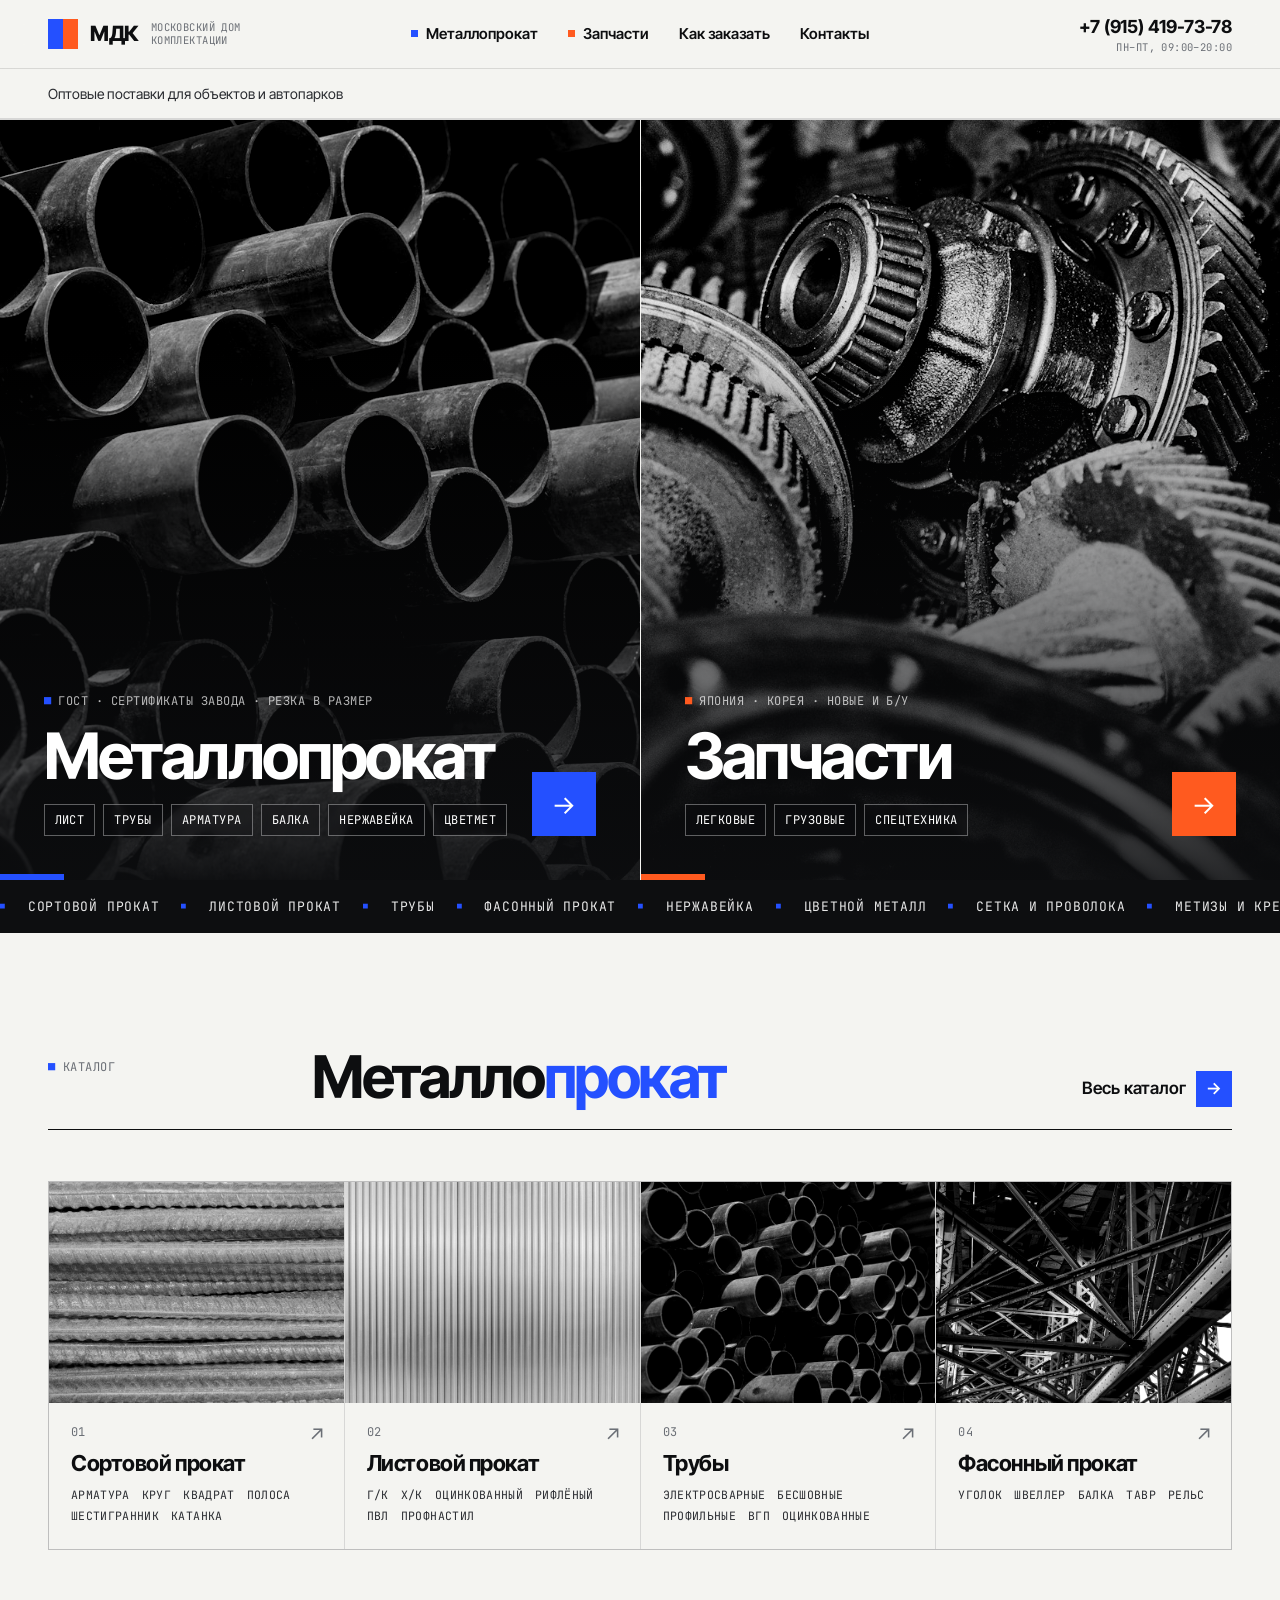
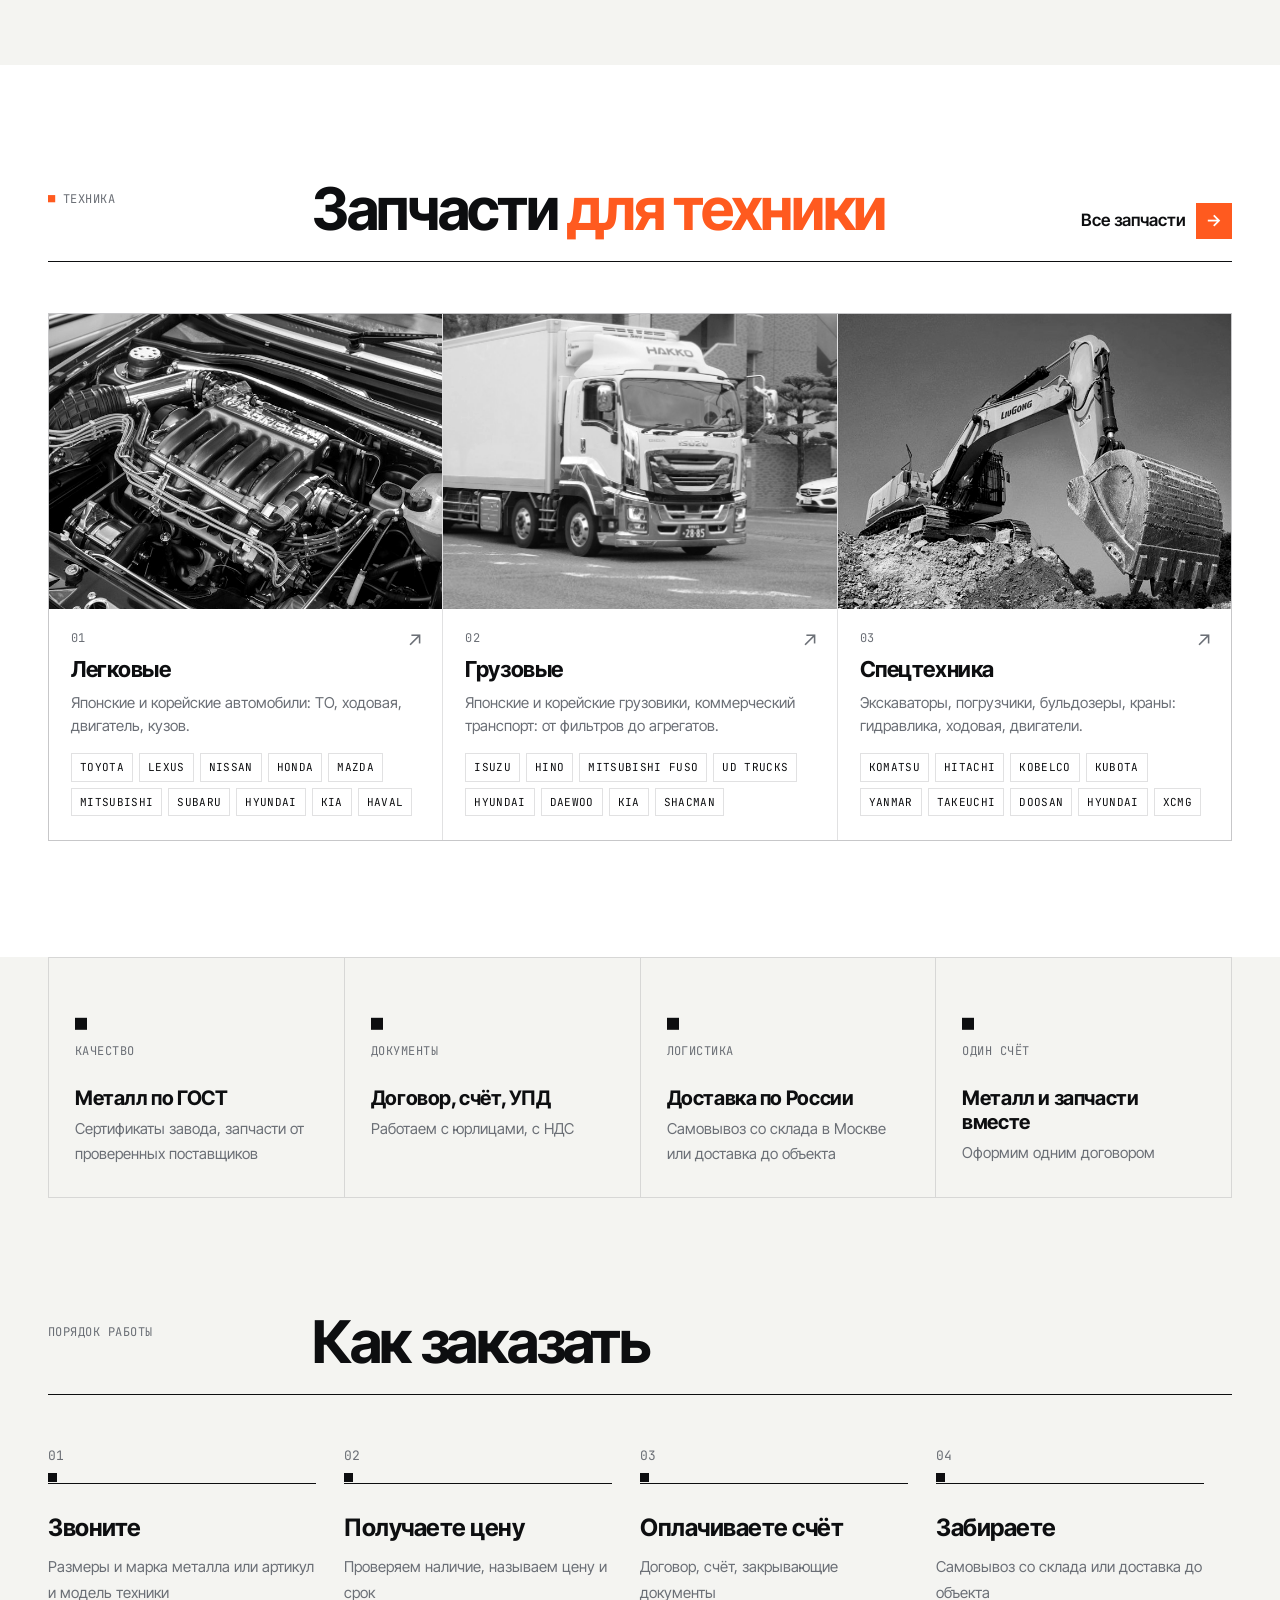
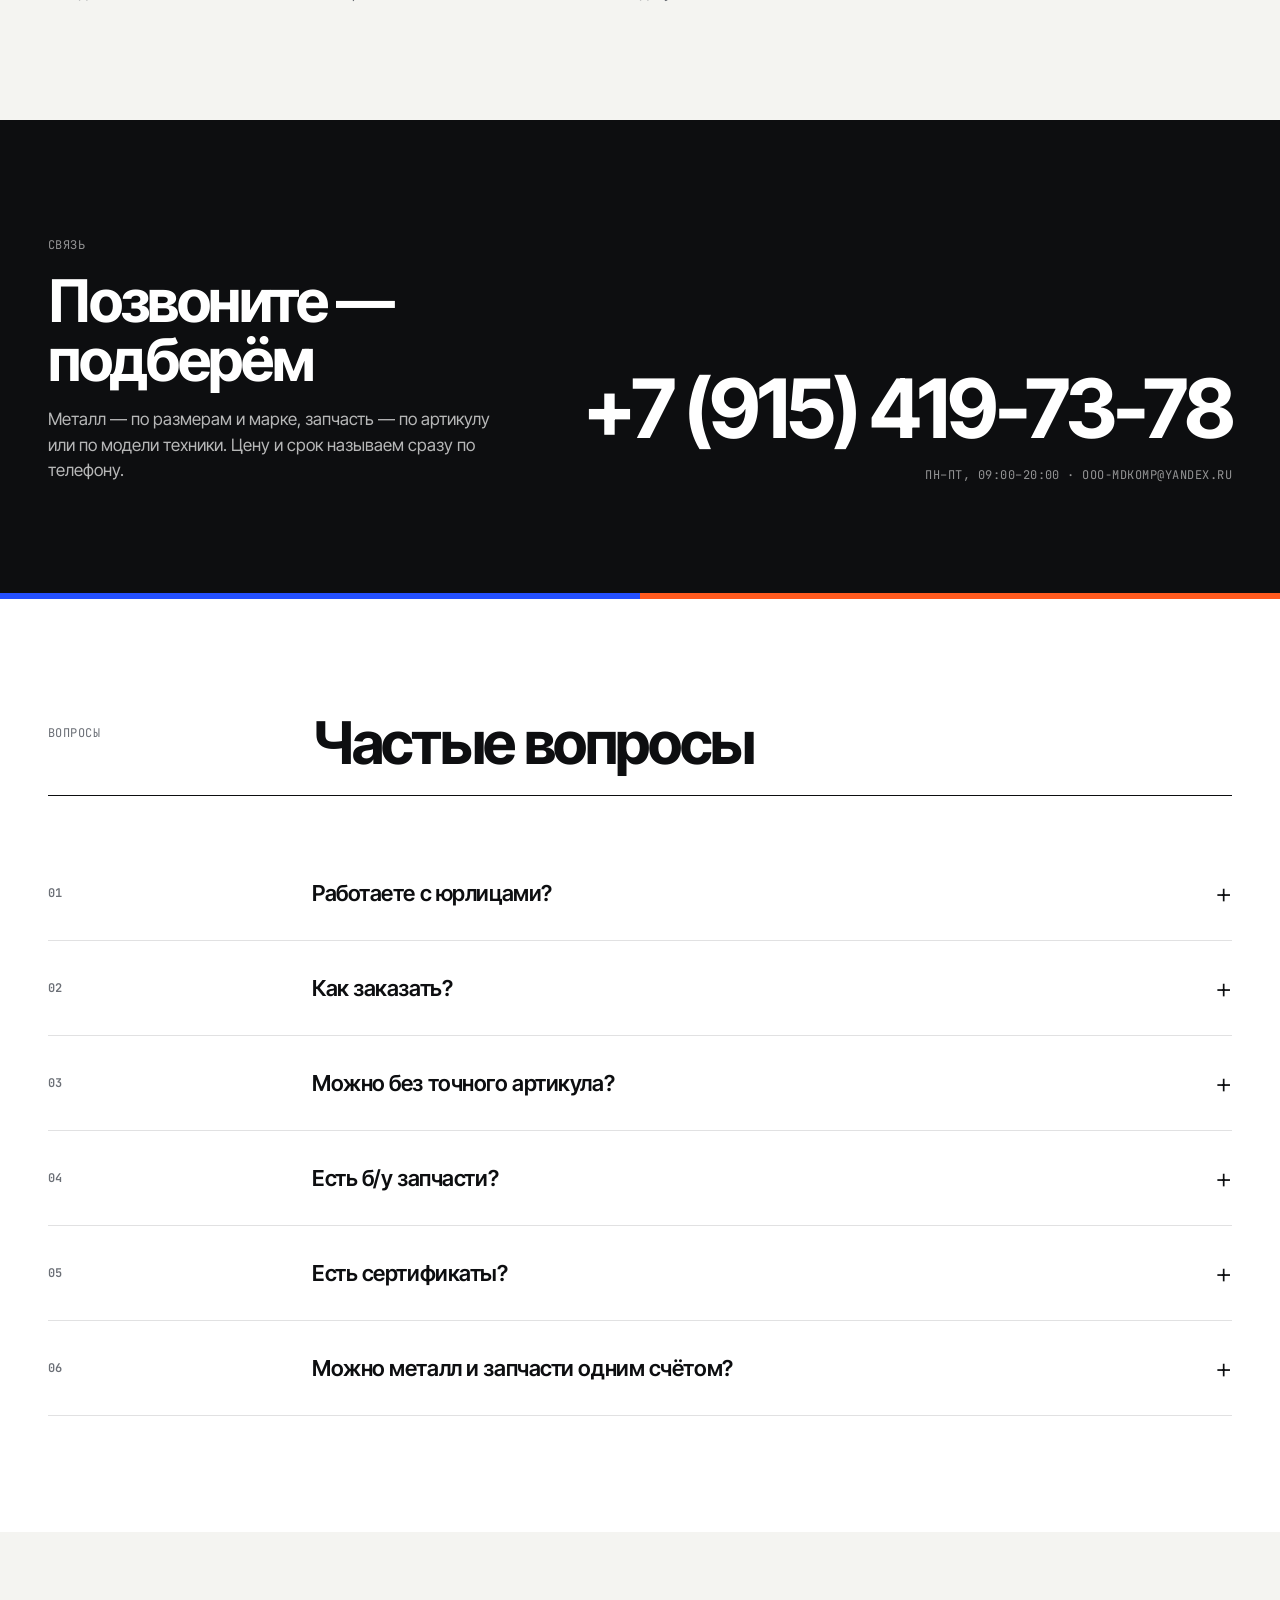
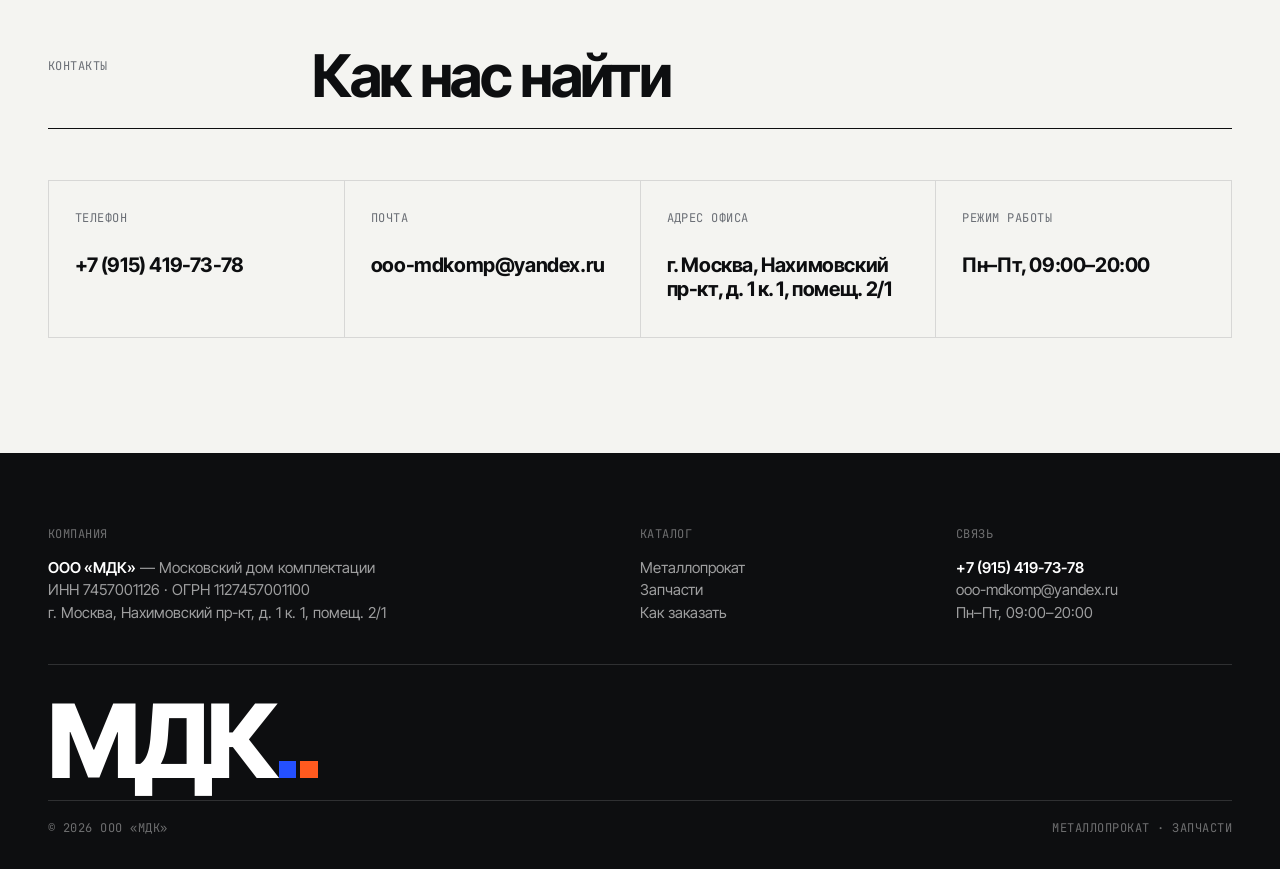
==== commit 6b924445: "Контакты: «Адрес офиса»" ====
--- a/index.html
+++ b/index.html
@@ -3,15 +3,17 @@
 <head>
 <meta charset="utf-8">
 <meta name="viewport" content="width=device-width, initial-scale=1">
-<meta name="robots" content="noindex, nofollow">  <!-- черновик: убрать при запуске -->
 <title>МДК — металлопрокат и запчасти для бизнеса</title>
 <meta name="description" content="ООО «МДК»: оптовые поставки металлопроката для объектов и запчастей для автопарков">
+<link rel="icon" href="favicon.ico" sizes="any">
+<link rel="icon" href="favicon.svg" type="image/svg+xml">
+<link rel="apple-touch-icon" href="apple-touch-icon.png">
 <meta property="og:type" content="website">
 <meta property="og:site_name" content="МДК">
 <meta property="og:title" content="МДК — металлопрокат и запчасти для бизнеса">
 <meta property="og:description" content="ООО «МДК»: оптовые поставки металлопроката для объектов и запчастей для автопарков">
-<meta property="og:url" content="https://mdkmdkmdk2027.github.io/index.html">
-<meta property="og:image" content="https://mdkmdkmdk2027.github.io/img/og.jpg?v=c39ac950">
+<meta property="og:url" content="https://mdkomplekt.ru/index.html">
+<meta property="og:image" content="https://mdkomplekt.ru/img/og.jpg?v=c39ac950">
 <meta property="og:image:width" content="1200">
 <meta property="og:image:height" content="630">
 <meta name="twitter:card" content="summary_large_image">
@@ -86,7 +88,7 @@
 <div class="cells">
 <a class="cell reveal" href="tel:+79154197378"><div class="mono">Телефон</div><b>+7 (915) 419-73-78</b></a>
 <a class="cell reveal" href="mailto:ooo-mdkomp@yandex.ru"><div class="mono">Почта</div><b>ooo-mdkomp@yandex.ru</b></a>
-<div class="cell reveal"><div class="mono">Адрес</div><b>г. Москва, Нахимовский пр-кт, д. 1 к. 1, помещ. 2/1</b></div>
+<div class="cell reveal"><div class="mono">Адрес офиса</div><b>г. Москва, Нахимовский пр-кт, д. 1 к. 1, помещ. 2/1</b></div>
 <div class="cell reveal"><div class="mono">Режим работы</div><b>Пн–Пт, 09:00–20:00</b></div>
 </div>
 </div></section>
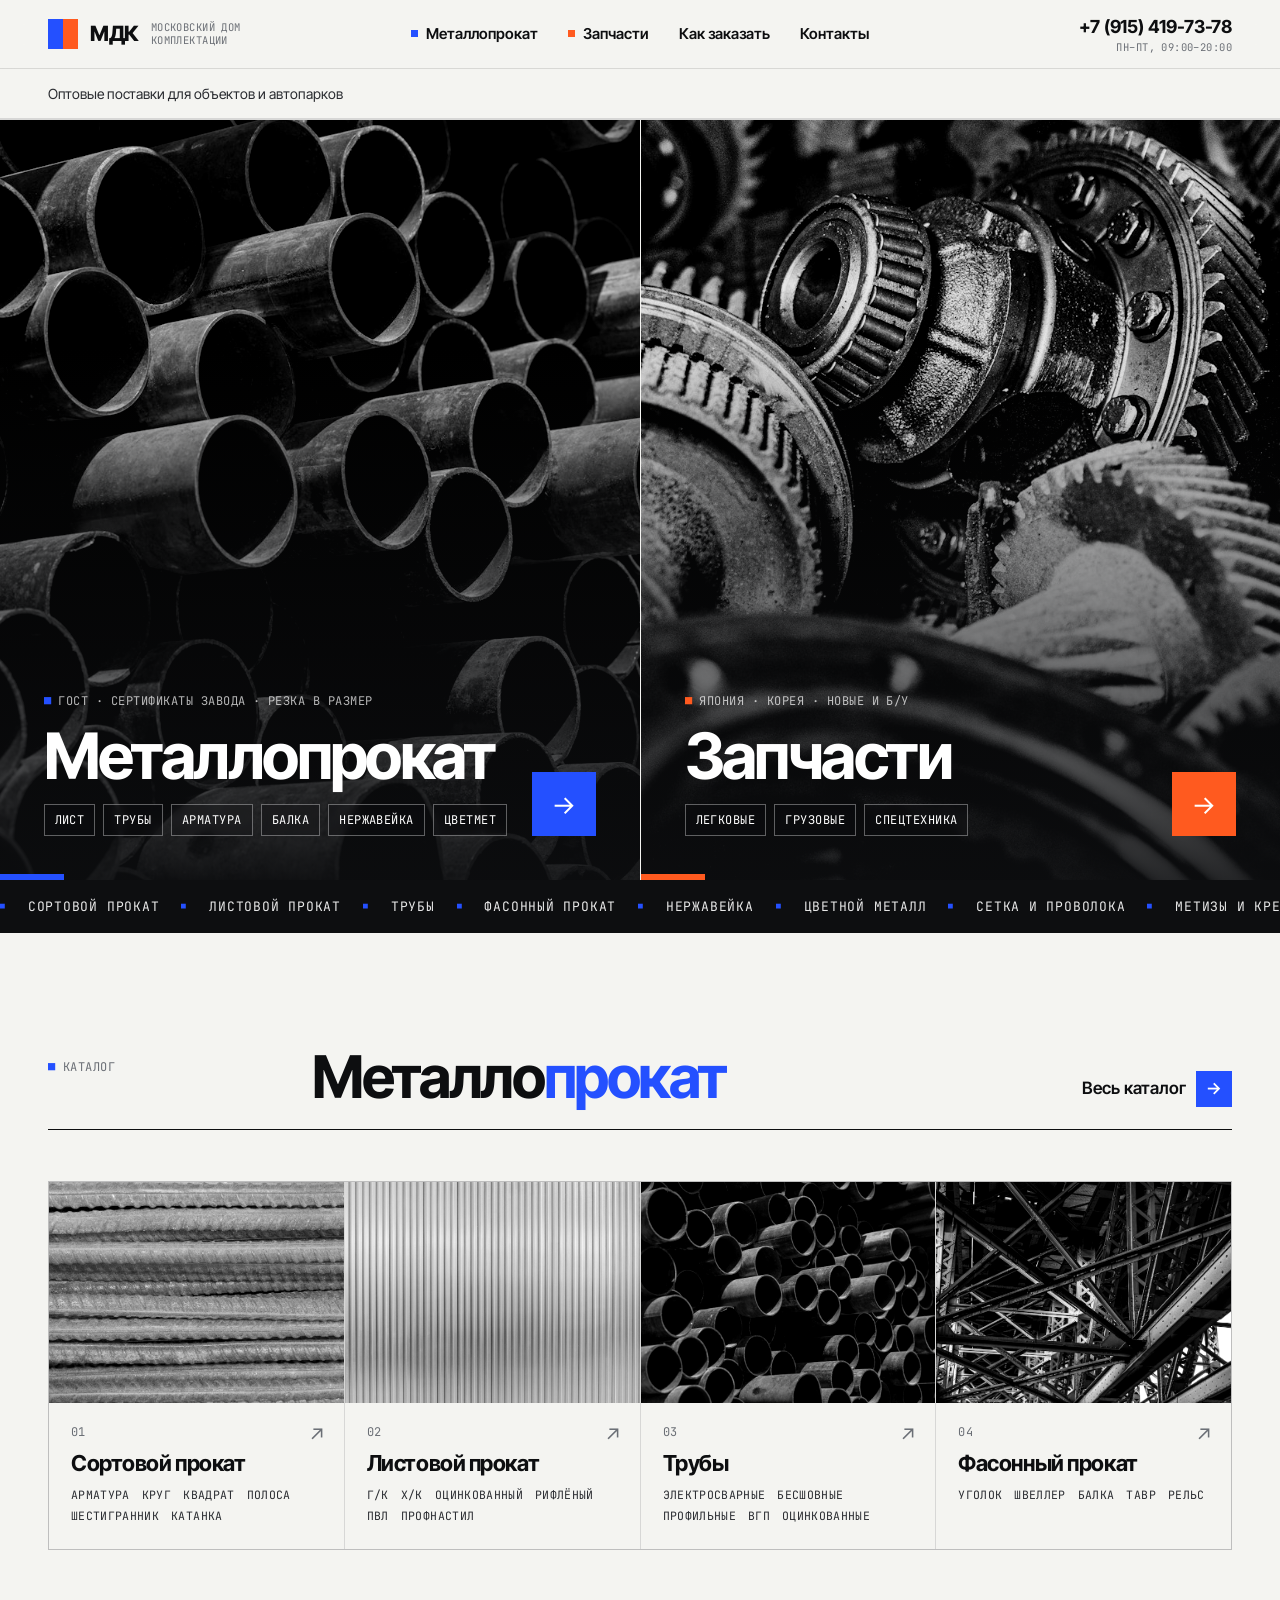
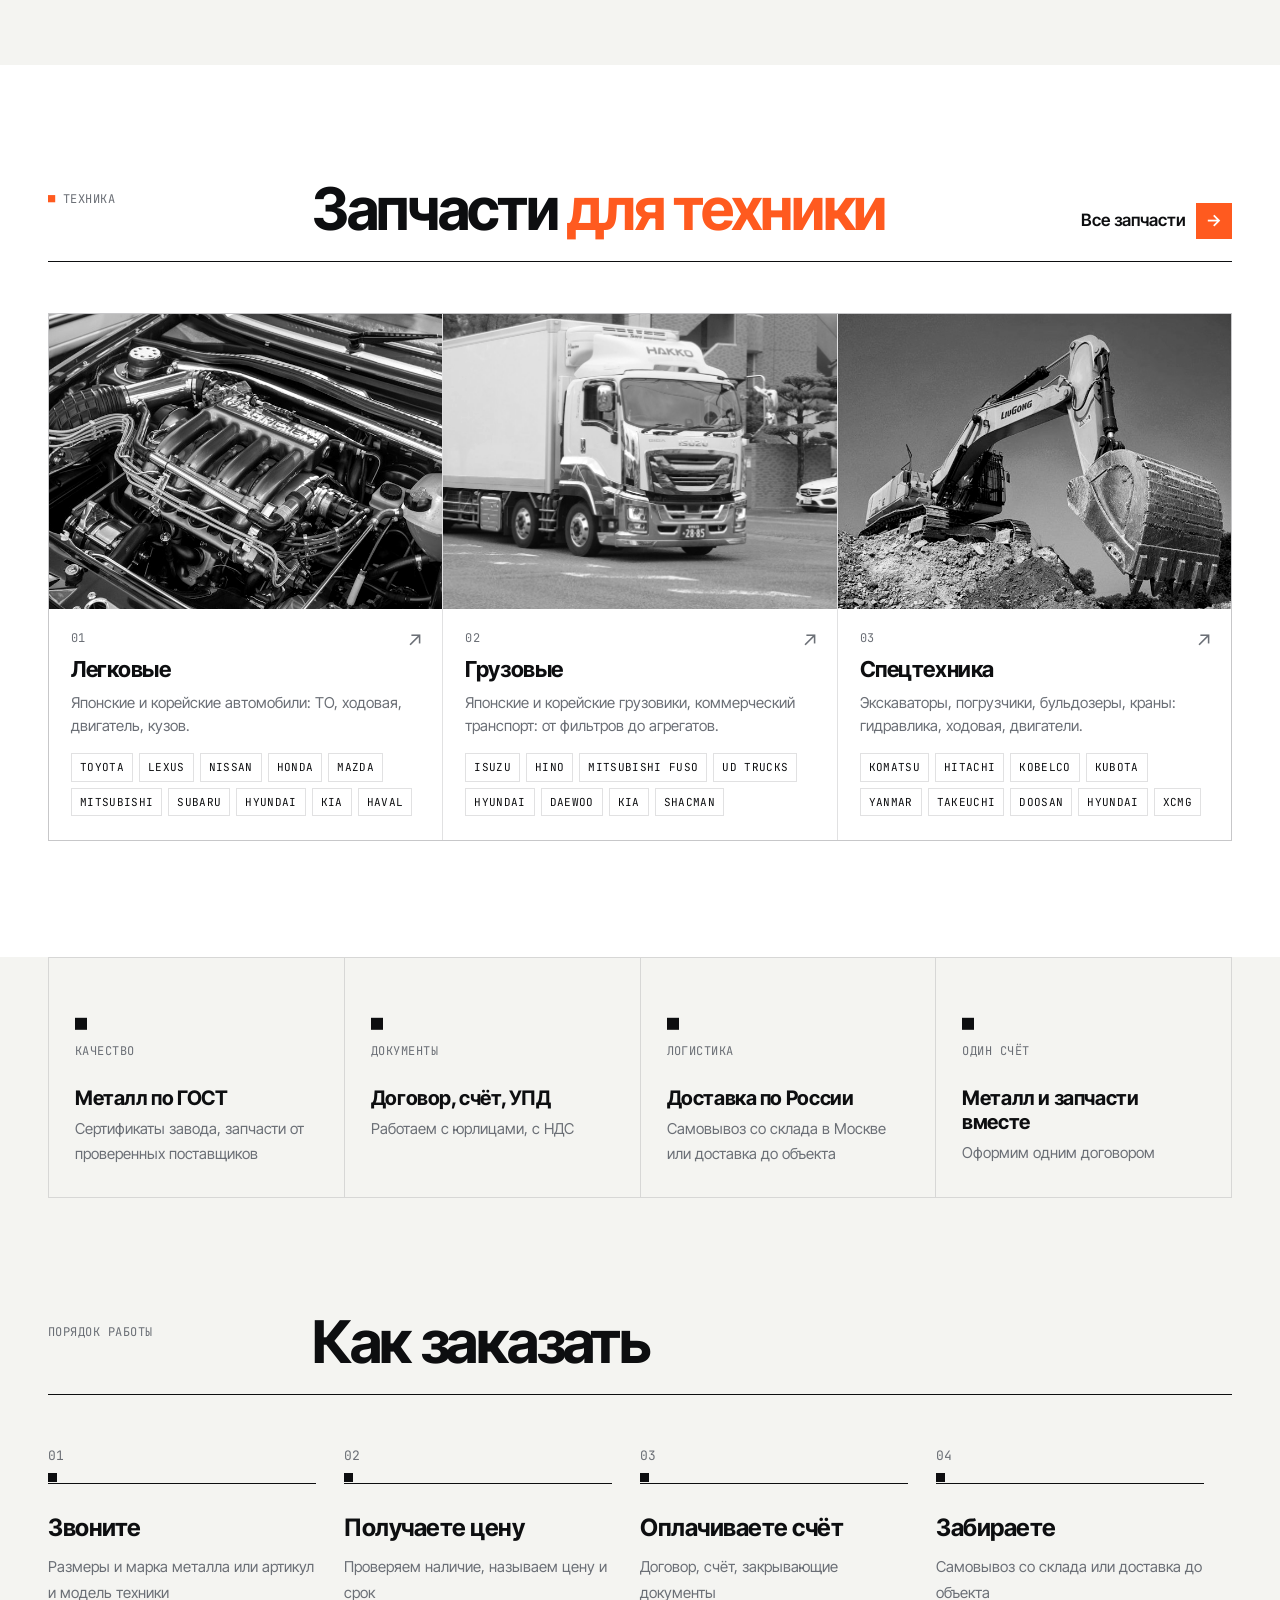
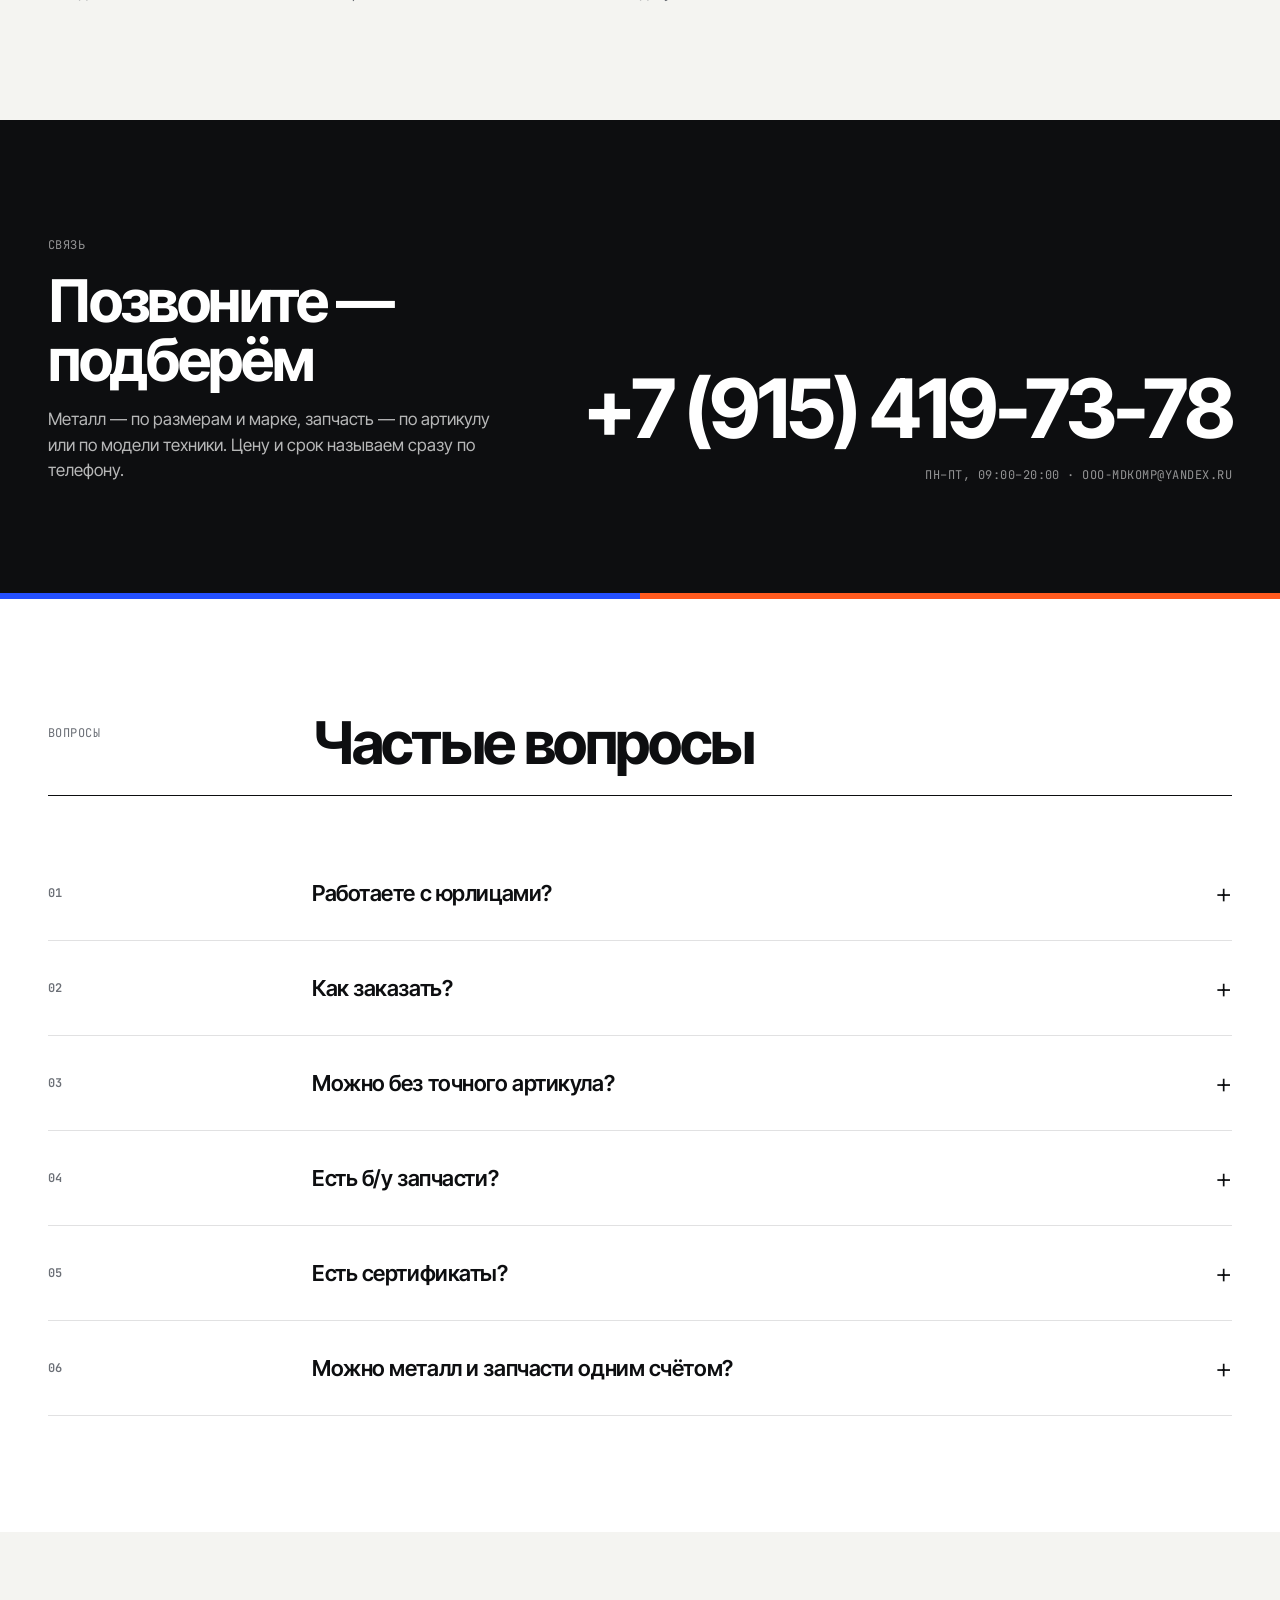
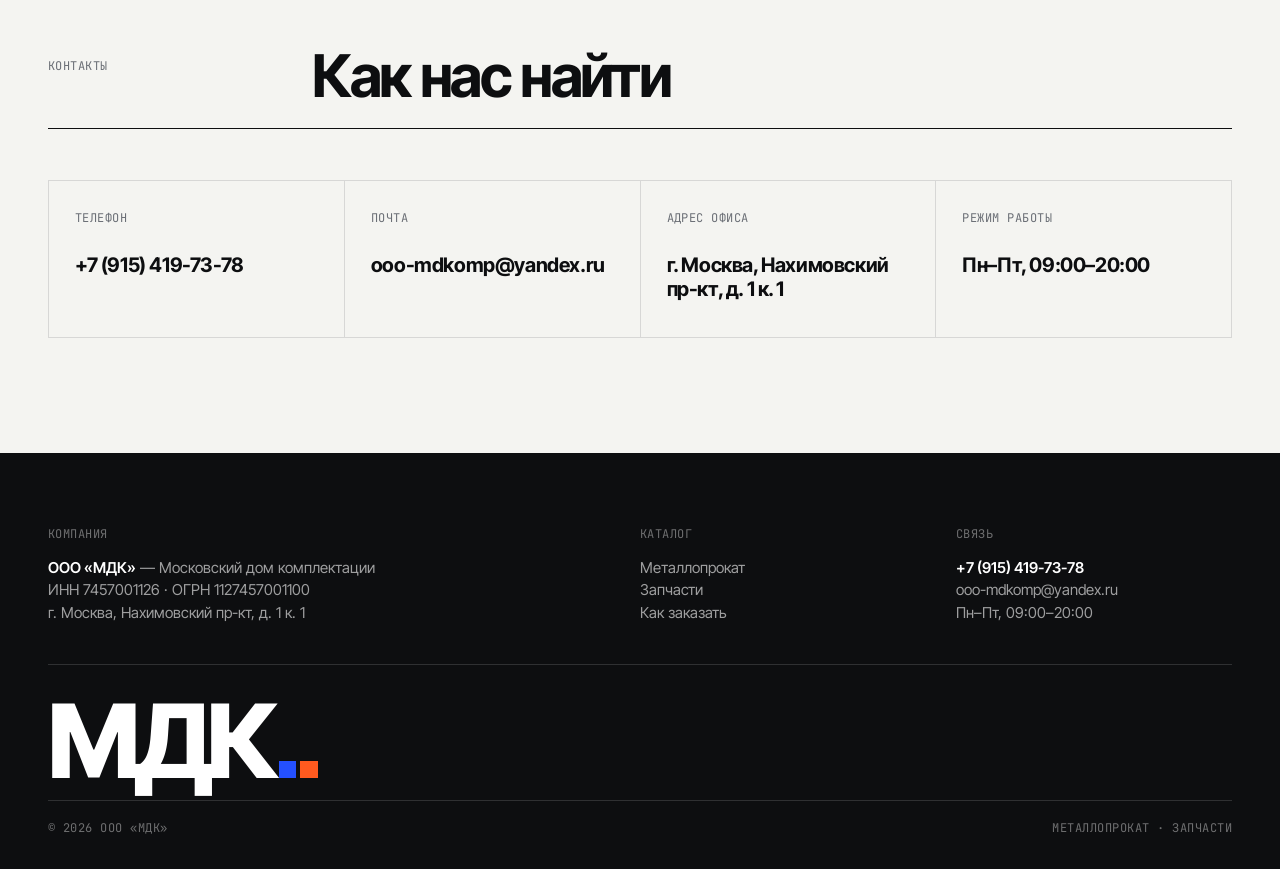
==== commit 5200696e: "Адрес без номера помещения" ====
--- a/index.html
+++ b/index.html
@@ -88,14 +88,14 @@
 <div class="cells">
 <a class="cell reveal" href="tel:+79154197378"><div class="mono">Телефон</div><b>+7 (915) 419-73-78</b></a>
 <a class="cell reveal" href="mailto:ooo-mdkomp@yandex.ru"><div class="mono">Почта</div><b>ooo-mdkomp@yandex.ru</b></a>
-<div class="cell reveal"><div class="mono">Адрес офиса</div><b>г. Москва, Нахимовский пр-кт, д. 1 к. 1, помещ. 2/1</b></div>
+<div class="cell reveal"><div class="mono">Адрес офиса</div><b>г. Москва, Нахимовский пр-кт, д. 1 к. 1</b></div>
 <div class="cell reveal"><div class="mono">Режим работы</div><b>Пн–Пт, 09:00–20:00</b></div>
 </div>
 </div></section>
 
 <footer><div class="wrap">
 <div class="cols">
-<div><span class="mono">Компания</span><b>ООО «МДК»</b> — Московский дом комплектации<br>ИНН 7457001126 · ОГРН 1127457001100<br>г. Москва, Нахимовский пр-кт, д. 1 к. 1, помещ. 2/1</div>
+<div><span class="mono">Компания</span><b>ООО «МДК»</b> — Московский дом комплектации<br>ИНН 7457001126 · ОГРН 1127457001100<br>г. Москва, Нахимовский пр-кт, д. 1 к. 1</div>
 <div><span class="mono">Каталог</span><a href="metall.html">Металлопрокат</a><br><a href="zapchasti.html">Запчасти</a><br><a href="index.html#kak">Как заказать</a></div>
 <div><span class="mono">Связь</span><a href="tel:+79154197378"><b>+7 (915) 419-73-78</b></a><br><a href="mailto:ooo-mdkomp@yandex.ru">ooo-mdkomp@yandex.ru</a><br>Пн–Пт, 09:00–20:00</div>
 </div>
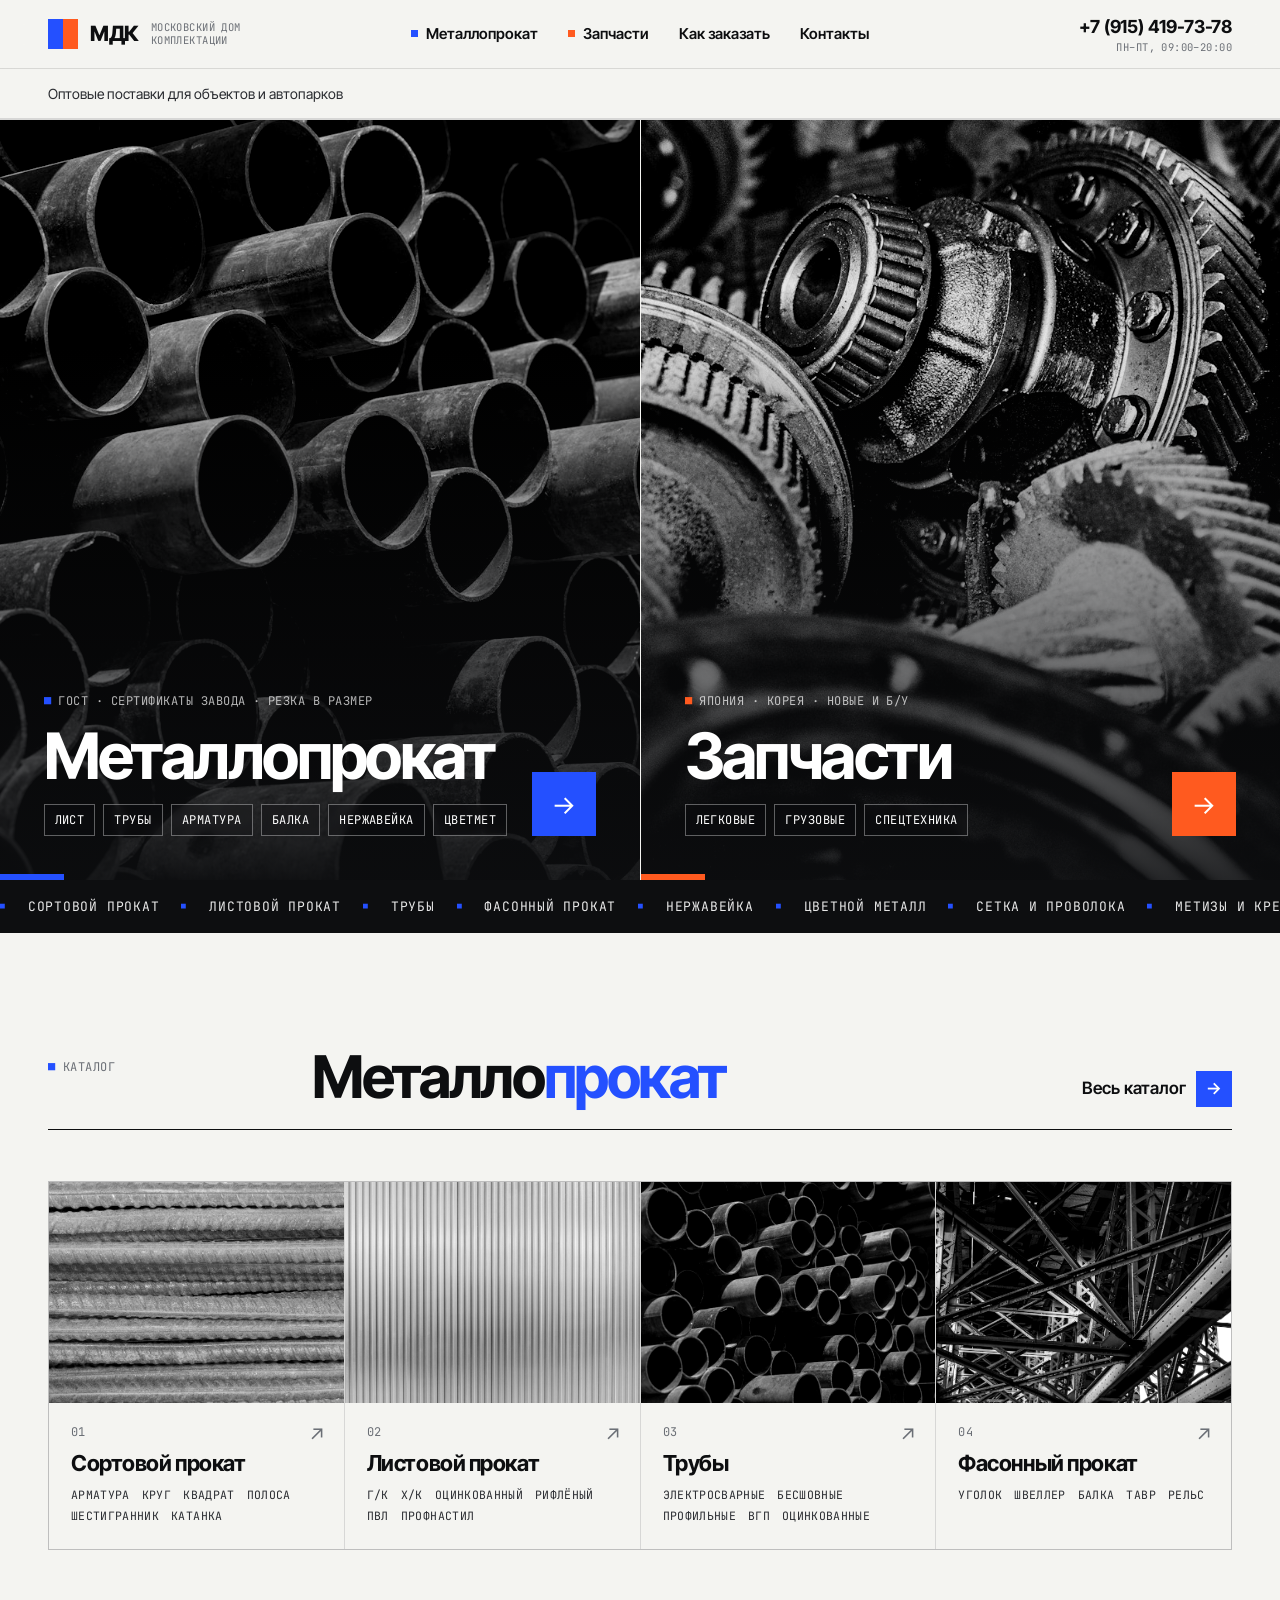
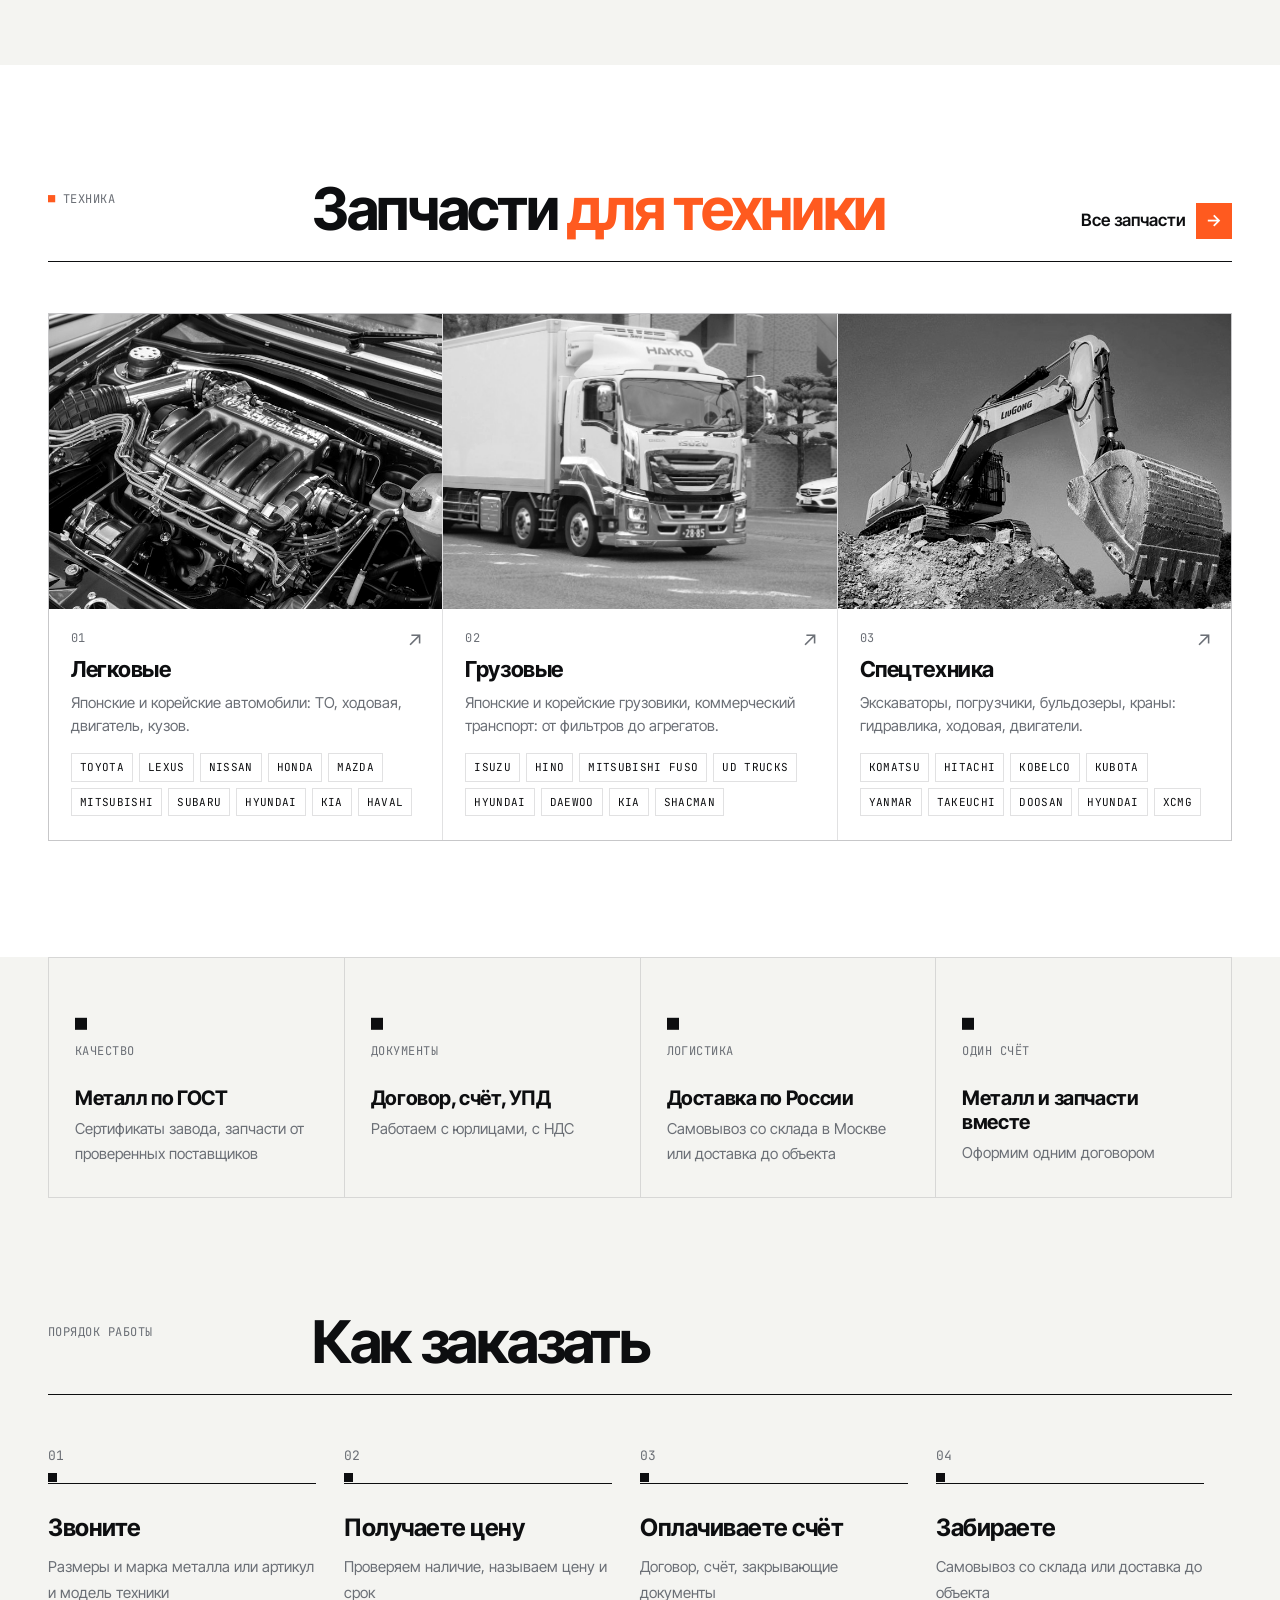
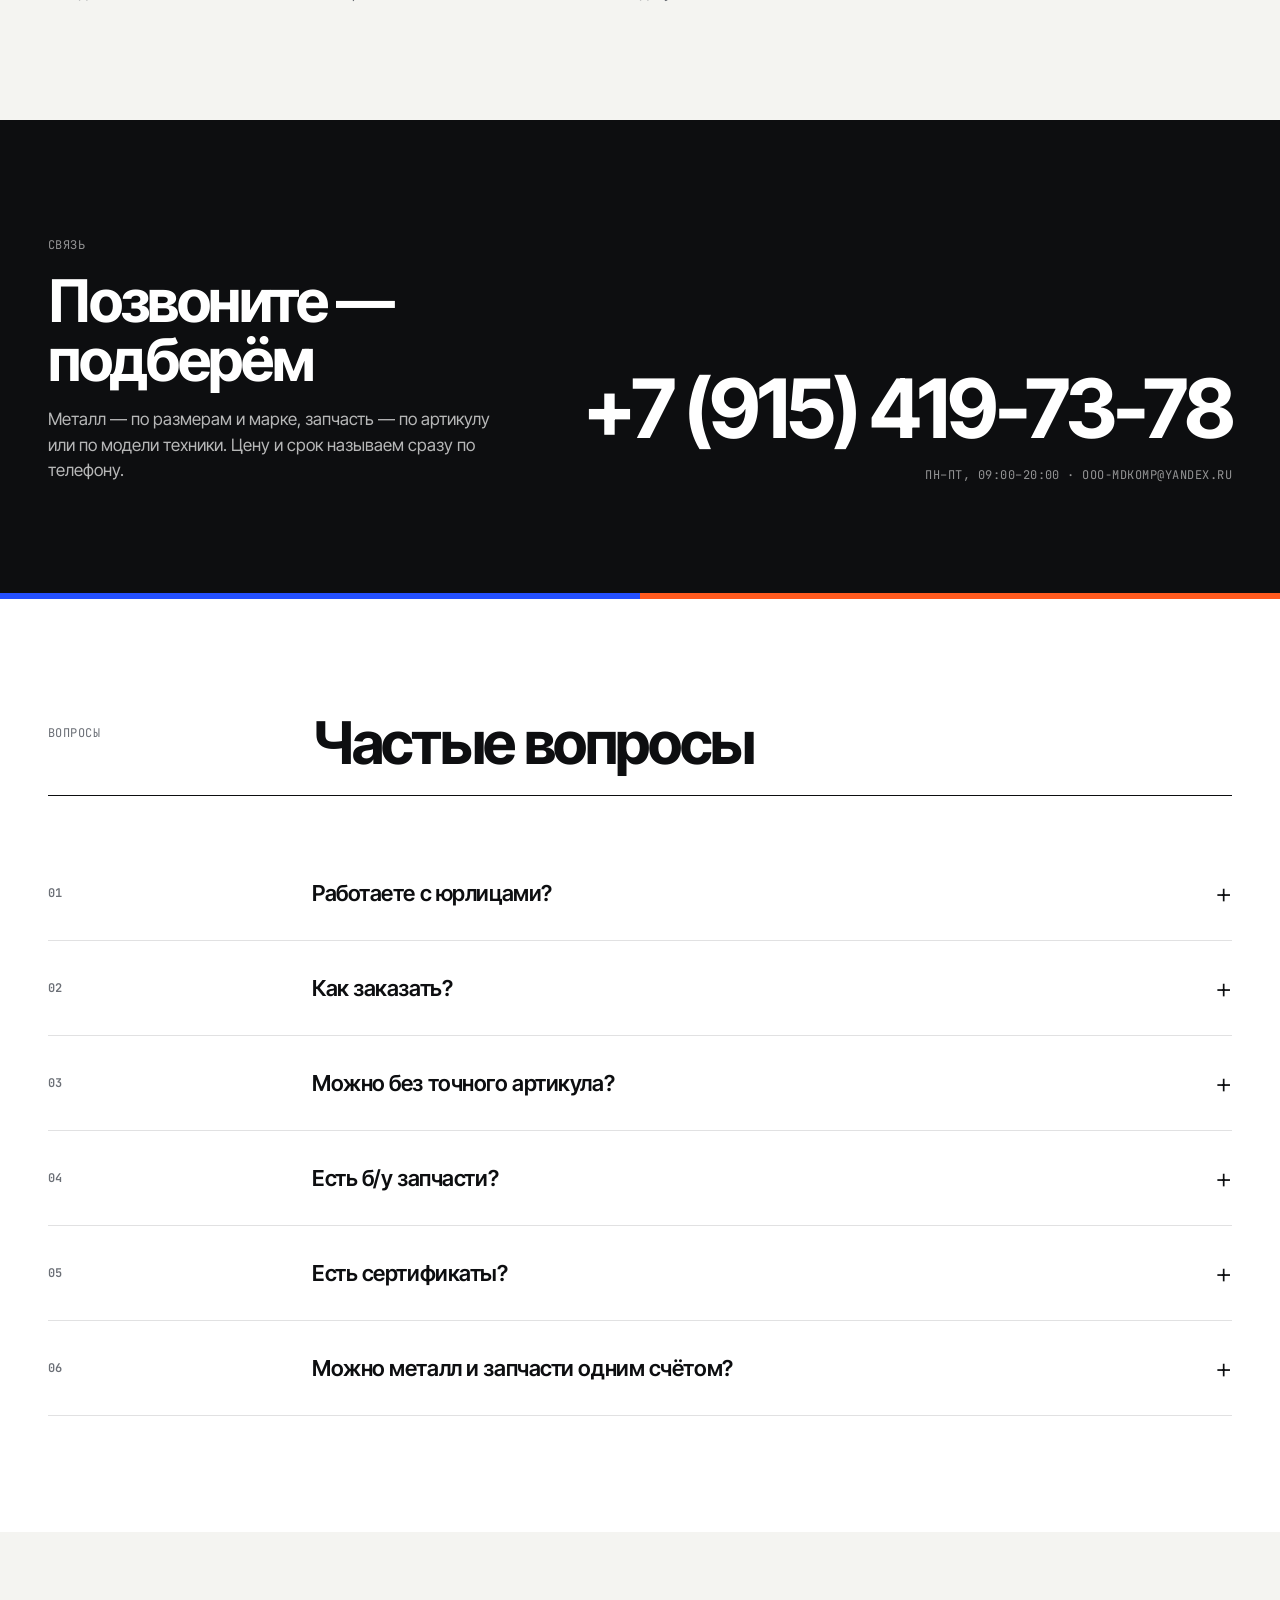
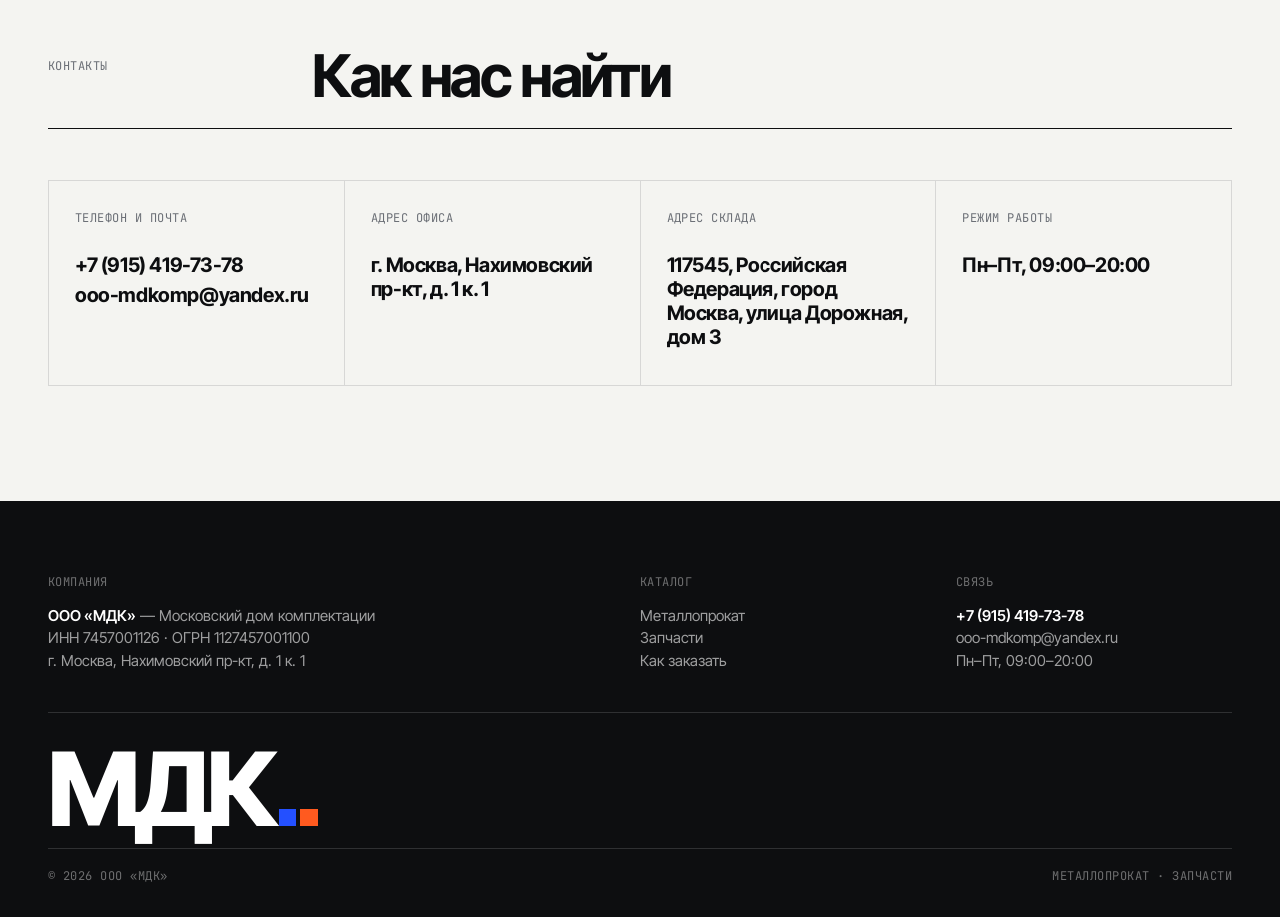
==== commit bf988a9b: "Контакты: телефон и почта в одной плашке, адрес склада" ====
--- a/index.html
+++ b/index.html
@@ -20,7 +20,7 @@
 <link rel="preconnect" href="https://fonts.googleapis.com">
 <link rel="preconnect" href="https://fonts.gstatic.com" crossorigin>
 <link href="https://fonts.googleapis.com/css2?family=Inter+Tight:wght@400;500;600;700;800&family=JetBrains+Mono:wght@400;700&display=swap" rel="stylesheet">
-<link rel="stylesheet" href="style.css?v=85838760">
+<link rel="stylesheet" href="style.css?v=c7e95247">
 <script>document.documentElement.classList.add("js")</script>
 </head>
 <body>
@@ -86,9 +86,9 @@
 <section id="kontakty"><div class="wrap">
 <div class="shead reveal"><div class="mono">Контакты</div><h2>Как нас найти</h2></div>
 <div class="cells">
-<a class="cell reveal" href="tel:+79154197378"><div class="mono">Телефон</div><b>+7 (915) 419-73-78</b></a>
-<a class="cell reveal" href="mailto:ooo-mdkomp@yandex.ru"><div class="mono">Почта</div><b>ooo-mdkomp@yandex.ru</b></a>
+<div class="cell reveal duo"><div class="mono">Телефон и почта</div><a href="tel:+79154197378"><b>+7 (915) 419-73-78</b></a><a href="mailto:ooo-mdkomp@yandex.ru"><b>ooo-mdkomp@yandex.ru</b></a></div>
 <div class="cell reveal"><div class="mono">Адрес офиса</div><b>г. Москва, Нахимовский пр-кт, д. 1 к. 1</b></div>
+<div class="cell reveal"><div class="mono">Адрес склада</div><b>117545, Российская Федерация, город Москва, улица Дорожная, дом 3</b></div>
 <div class="cell reveal"><div class="mono">Режим работы</div><b>Пн–Пт, 09:00–20:00</b></div>
 </div>
 </div></section>
--- a/style.css
+++ b/style.css
@@ -84,6 +84,7 @@
 .cell b { display: block; font-size: 20px; font-weight: 700; letter-spacing: -.02em; margin: 26px 0 6px; line-height: 1.2; }
 .cell span { color: var(--muted); font-size: 15px; }
 .cell a b:hover { color: var(--metal); }
+.cell.duo a + a b { margin-top: 0; }
 .perks { padding: 0; }
 .perks.metal .cell .mono b, .perks.parts .cell .mono b { color: var(--c); }
 
